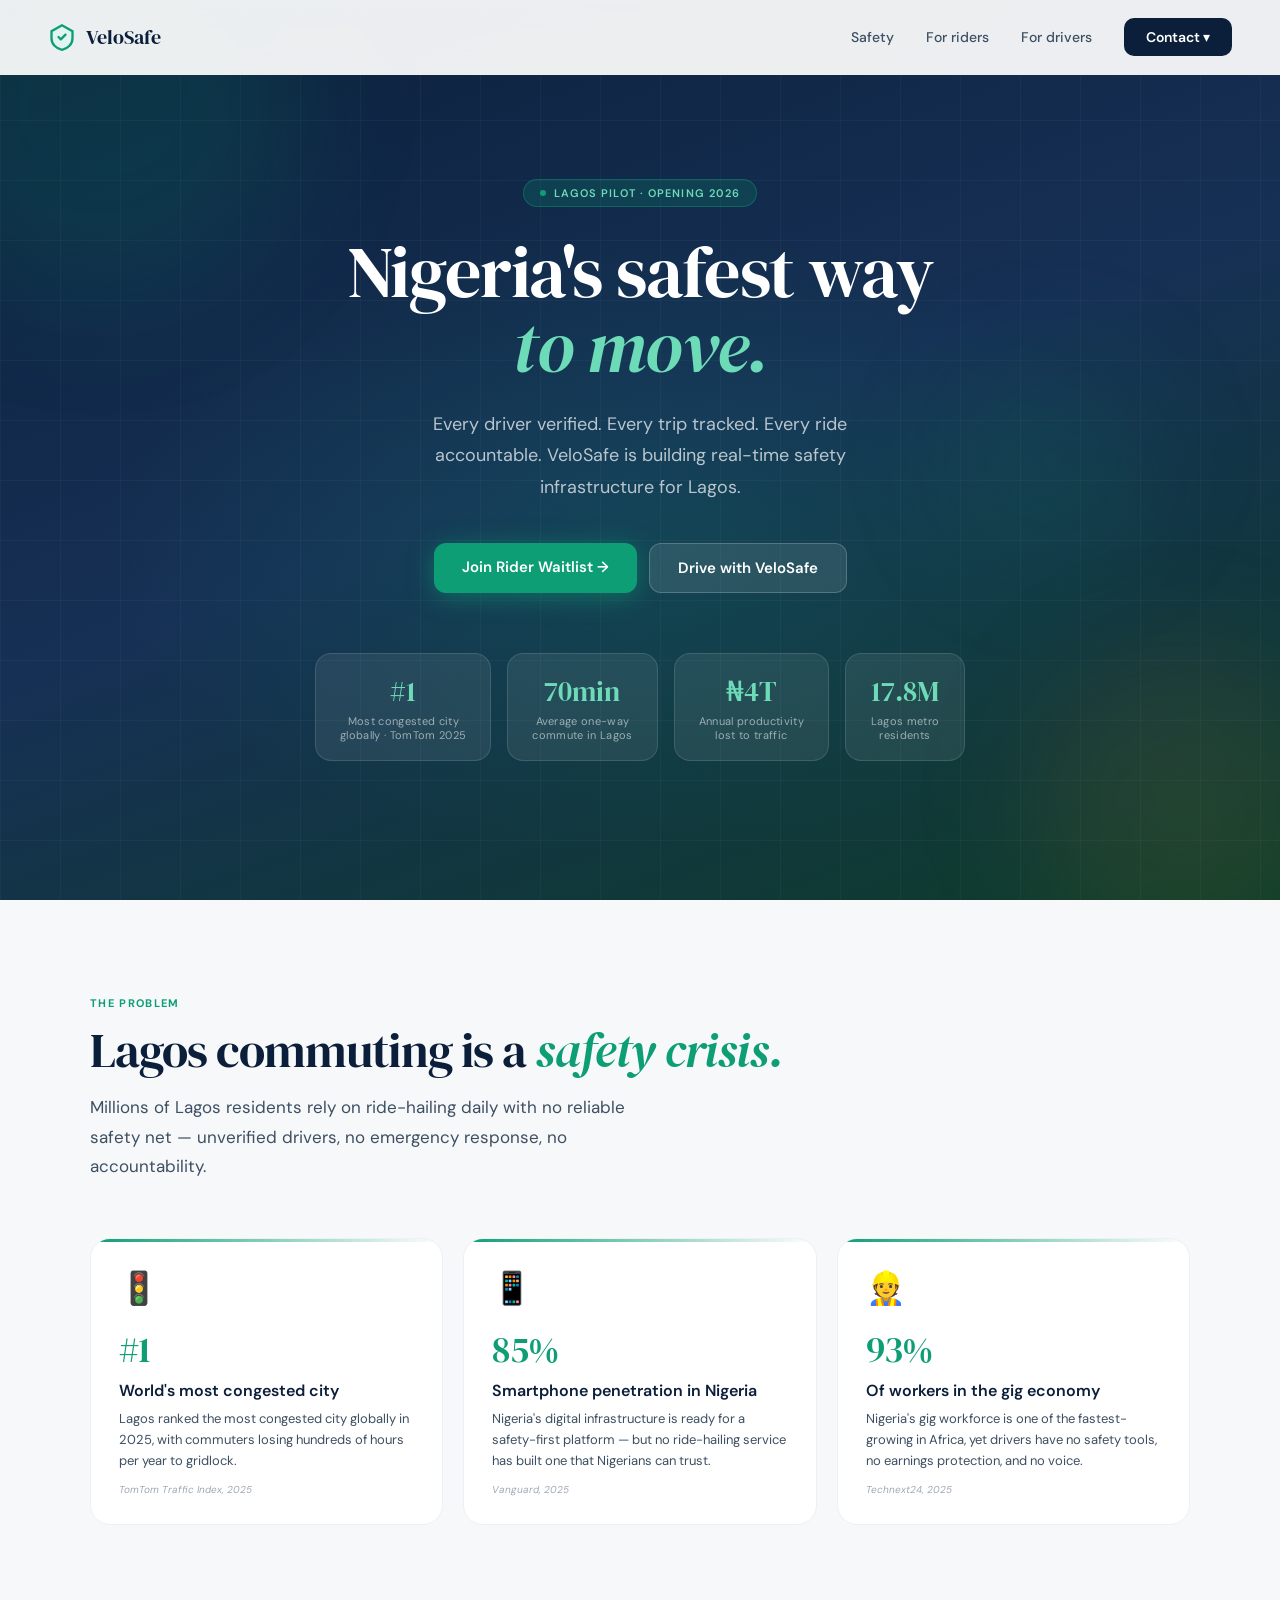
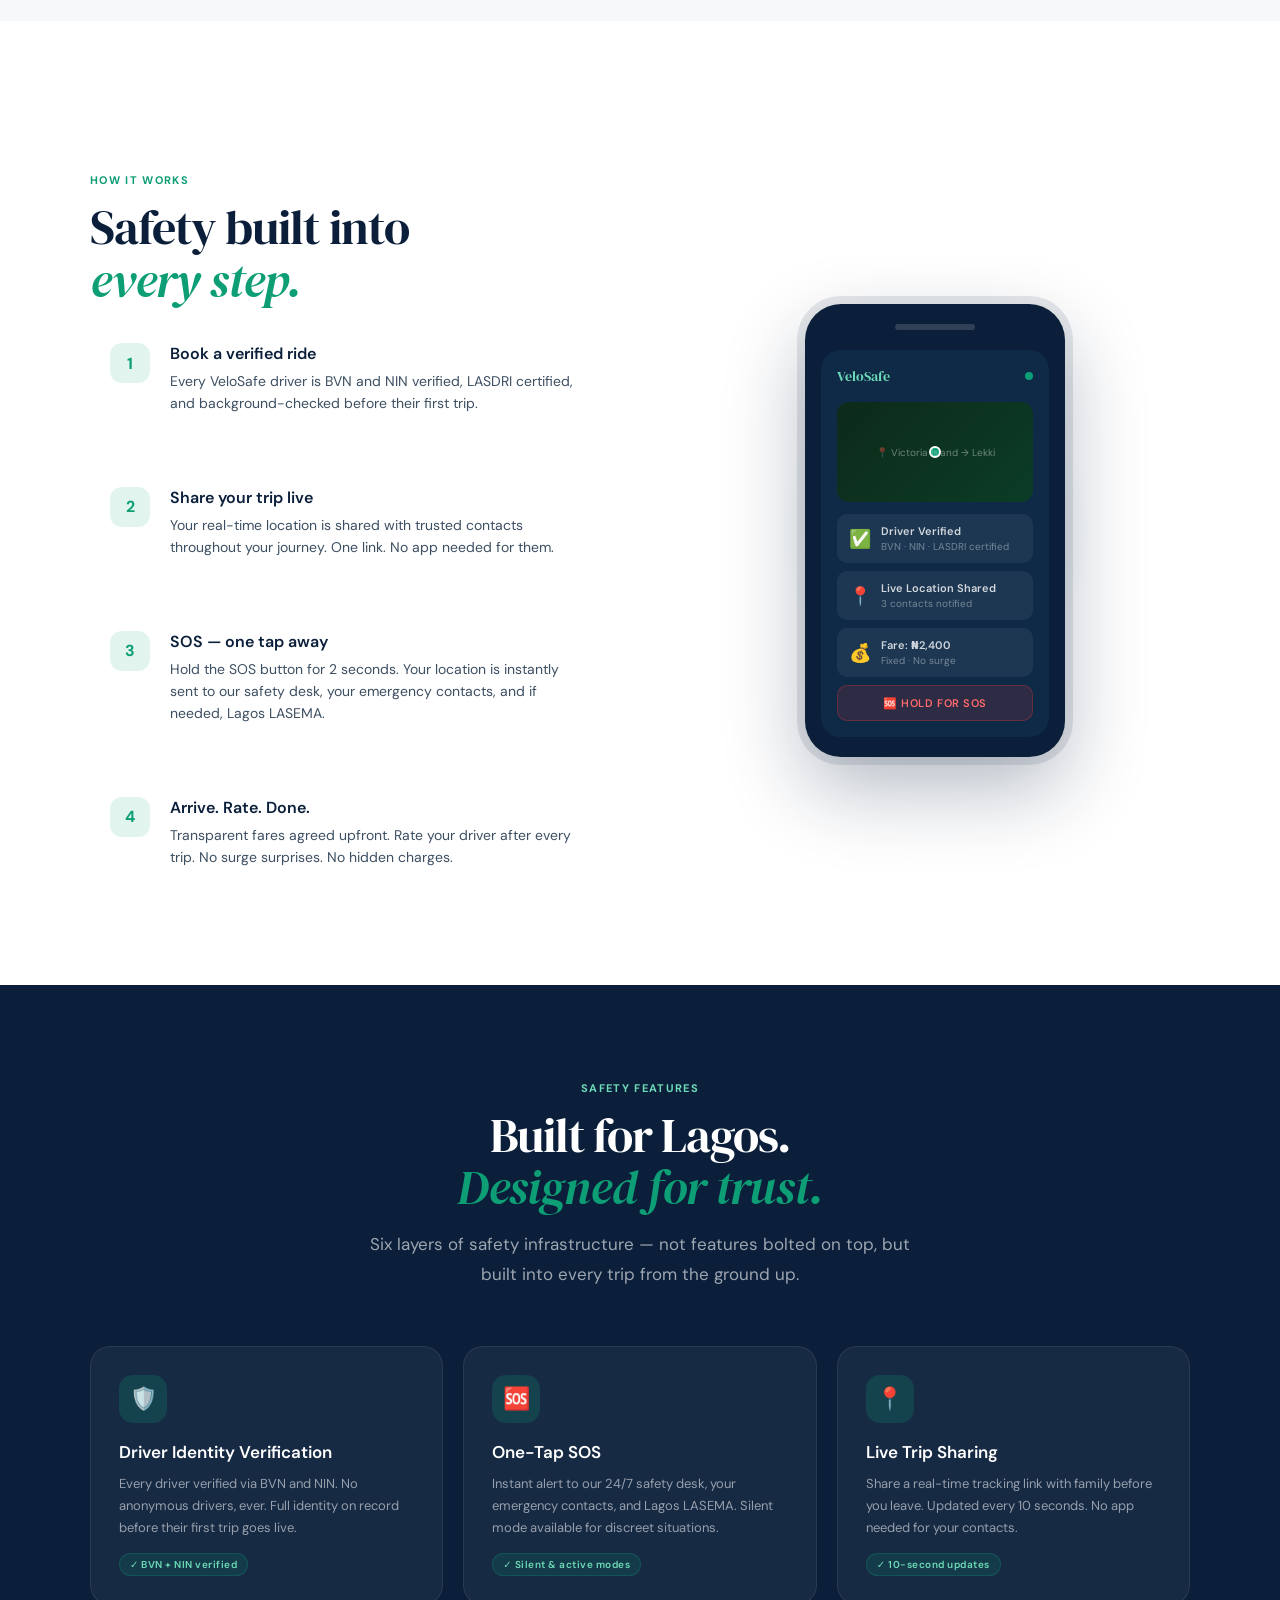
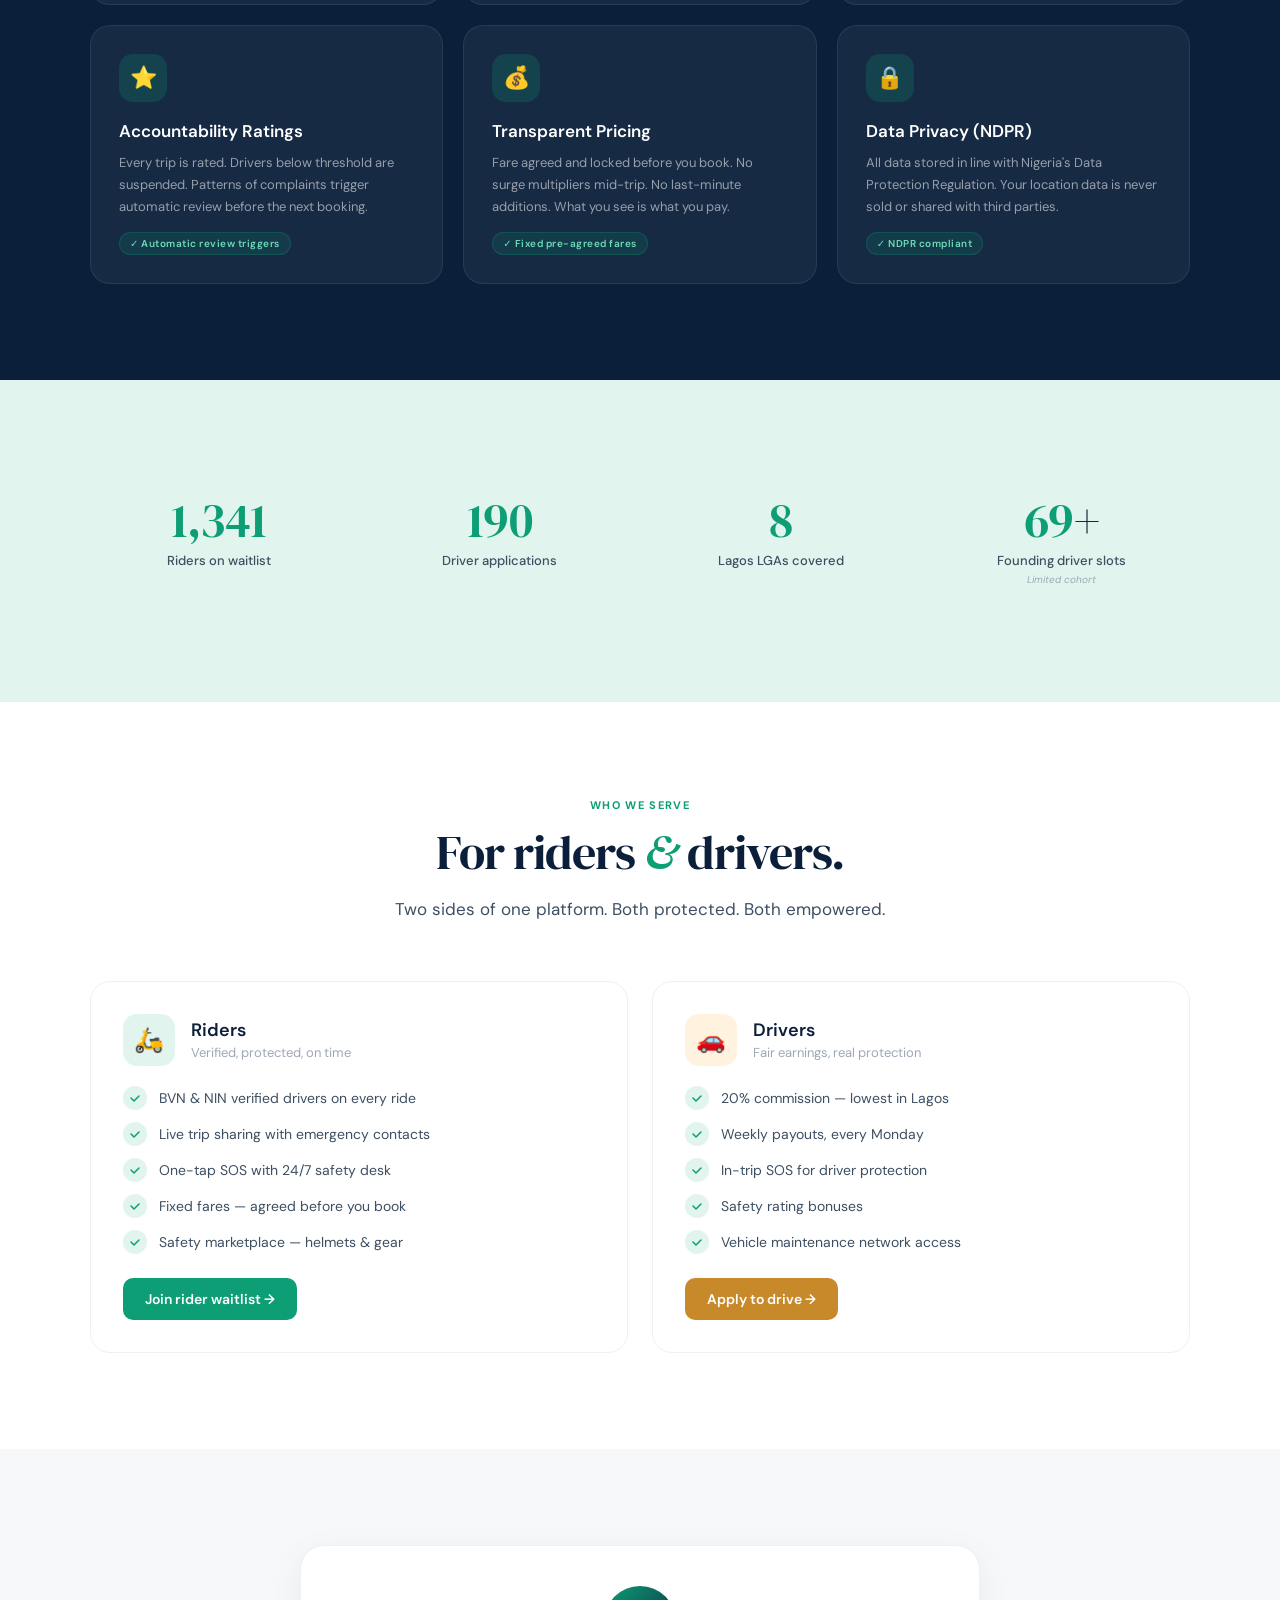
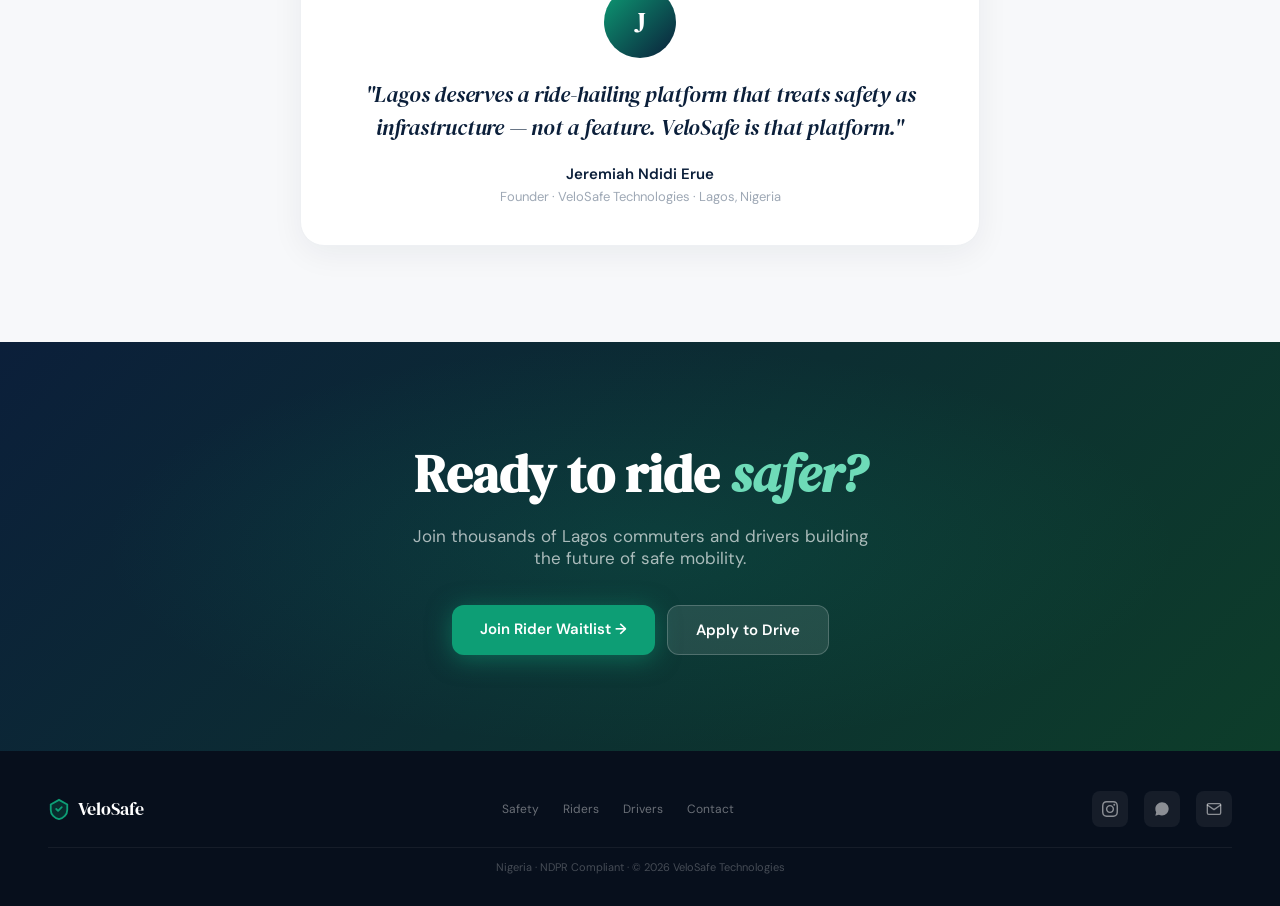
==== waitlist/index.html @ fe7197ae "Add waitlist homepage with animations; fix nav links; add NIN verification to both forms - index.htm" ====
<!DOCTYPE html>
<html lang="en">
<head>
  <meta charset="UTF-8" />
  <meta name="viewport" content="width=device-width, initial-scale=1.0" />
  <title>VeloSafe — Nigeria's Safest Way to Move</title>
  <meta name="description" content="VeloSafe is building real-time safety infrastructure for Lagos commuters. Every driver verified. Every trip tracked. Every ride accountable." />

  <meta property="og:title" content="VeloSafe — Nigeria's Safest Way to Move" />
  <meta property="og:description" content="Launching in Lagos, 2026. Join the waitlist." />
  <meta property="og:type" content="website" />

  <link rel="preconnect" href="https://fonts.googleapis.com" />
  <link rel="preconnect" href="https://fonts.gstatic.com" crossorigin />
  <link href="https://fonts.googleapis.com/css2?family=DM+Serif+Display:ital@0;1&family=DM+Sans:wght@300;400;500;600&display=swap" rel="stylesheet" />

  <link rel="icon" type="image/svg+xml" href="data:image/svg+xml,%3Csvg xmlns='http://www.w3.org/2000/svg' viewBox='0 0 24 24'%3E%3Cpath d='M12 2L3 7v6c0 5 4 9 9 10 5-1 9-5 9-10V7l-9-5z' fill='%230D9E75'/%3E%3Cpath d='M9 12l2 2 4-4' stroke='white' stroke-width='2' stroke-linecap='round' stroke-linejoin='round' fill='none'/%3E%3C/svg%3E" />

  <style>
    :root {
      --navy:       #0B1F3A;
      --navy-mid:   #163055;
      --teal:       #0D9E75;
      --teal-light: #E1F5EE;
      --gold:       #C8892A;
      --white:      #FFFFFF;
      --off-white:  #F7F8FA;
      --gray-100:   #EEF0F3;
      --gray-400:   #9EA8B5;
      --gray-700:   #3D4F62;
      --font-display: 'DM Serif Display', Georgia, serif;
      --font-sans:    'DM Sans', system-ui, sans-serif;
    }

    *, *::before, *::after { box-sizing: border-box; margin: 0; padding: 0; }
    html { scroll-behavior: smooth; }

    body {
      font-family: var(--font-sans);
      color: var(--navy);
      background: var(--white);
      -webkit-font-smoothing: antialiased;
      overflow-x: hidden;
    }

    a { color: inherit; text-decoration: none; }

    /* ── Nav ── */
    .nav {
      position: fixed;
      top: 0; left: 0; right: 0;
      z-index: 100;
      display: flex;
      justify-content: space-between;
      align-items: center;
      padding: 18px 48px;
      background: rgba(255,255,255,0.92);
      backdrop-filter: blur(12px);
      border-bottom: 1px solid transparent;
      transition: border-color 0.3s, box-shadow 0.3s;
    }

    .nav.scrolled {
      border-color: var(--gray-100);
      box-shadow: 0 2px 20px rgba(11,31,58,.06);
    }

    .nav-logo {
      display: flex;
      align-items: center;
      gap: 10px;
      font-family: var(--font-display);
      font-size: 20px;
      color: var(--navy);
    }

    .nav-links {
      display: flex;
      gap: 32px;
      align-items: center;
      font-size: 14px;
      font-weight: 500;
    }

    .nav-links a { color: var(--gray-700); transition: color 0.2s; }
    .nav-links a:hover { color: var(--navy); }

    .nav-contact {
      position: relative;
    }

    .nav-contact-btn {
      background: var(--navy);
      color: var(--white) !important;
      padding: 10px 22px;
      border-radius: 10px;
      font-weight: 600;
      font-size: 14px;
      cursor: pointer;
      border: none;
      font-family: var(--font-sans);
      transition: background 0.2s;
    }
    .nav-contact-btn:hover { background: var(--teal); }

    .contact-dropdown {
      display: none;
      position: absolute;
      top: calc(100% + 10px);
      right: 0;
      background: var(--white);
      border: 1px solid var(--gray-100);
      border-radius: 14px;
      padding: 8px;
      box-shadow: 0 12px 40px rgba(11,31,58,.12);
      min-width: 220px;
      z-index: 200;
    }

    .contact-dropdown.open { display: block; animation: fadeDown 0.15s ease; }

    @keyframes fadeDown {
      from { opacity: 0; transform: translateY(-6px); }
      to   { opacity: 1; transform: translateY(0); }
    }

    .contact-item {
      display: flex;
      align-items: center;
      gap: 12px;
      padding: 12px 14px;
      border-radius: 10px;
      font-size: 14px;
      color: var(--navy);
      transition: background 0.15s;
      cursor: pointer;
    }
    .contact-item:hover { background: var(--off-white); }

    .contact-item .c-icon {
      width: 36px;
      height: 36px;
      border-radius: 8px;
      display: flex;
      align-items: center;
      justify-content: center;
      flex-shrink: 0;
      font-size: 18px;
    }

    .contact-item .c-label { font-weight: 600; font-size: 13px; }
    .contact-item .c-sub   { font-size: 11px; color: var(--gray-400); margin-top: 1px; }

    @media (max-width: 768px) {
      .nav { padding: 16px 20px; }
      .nav-links > a { display: none; }
    }

    /* ── Hero ── */
    .hero {
      min-height: 100vh;
      background: linear-gradient(160deg, #0B1F3A 0%, #163055 50%, #0D3D2A 100%);
      display: flex;
      flex-direction: column;
      align-items: center;
      justify-content: center;
      text-align: center;
      padding: 120px 24px 80px;
      position: relative;
      overflow: hidden;
    }

    .hero::before {
      content: '';
      position: absolute;
      inset: 0;
      background: radial-gradient(ellipse 60% 50% at 50% 60%, rgba(13,158,117,.18) 0%, transparent 70%);
      pointer-events: none;
    }

    /* Animated grid lines */
    .hero-grid {
      position: absolute;
      inset: 0;
      background-image:
        linear-gradient(rgba(255,255,255,.03) 1px, transparent 1px),
        linear-gradient(90deg, rgba(255,255,255,.03) 1px, transparent 1px);
      background-size: 60px 60px;
      animation: gridMove 20s linear infinite;
      pointer-events: none;
    }

    @keyframes gridMove {
      from { transform: translateY(0); }
      to   { transform: translateY(60px); }
    }

    /* Floating orbs */
    .orb {
      position: absolute;
      border-radius: 50%;
      filter: blur(60px);
      pointer-events: none;
      animation: orbFloat 8s ease-in-out infinite;
    }

    .orb-1 {
      width: 400px; height: 400px;
      background: rgba(13,158,117,.15);
      top: -100px; left: -100px;
      animation-delay: 0s;
    }

    .orb-2 {
      width: 300px; height: 300px;
      background: rgba(200,137,42,.1);
      bottom: -50px; right: -50px;
      animation-delay: 3s;
    }

    .orb-3 {
      width: 200px; height: 200px;
      background: rgba(13,158,117,.1);
      top: 40%; right: 10%;
      animation-delay: 5s;
    }

    @keyframes orbFloat {
      0%, 100% { transform: translateY(0) scale(1); }
      50%       { transform: translateY(-30px) scale(1.05); }
    }

    .hero-eyebrow {
      display: inline-flex;
      align-items: center;
      gap: 8px;
      background: rgba(13,158,117,.2);
      border: 1px solid rgba(13,158,117,.4);
      color: #6EDBB8;
      font-size: 11px;
      font-weight: 600;
      padding: 6px 16px;
      border-radius: 100px;
      margin-bottom: 28px;
      letter-spacing: 0.1em;
      text-transform: uppercase;
      position: relative;
      animation: fadeUp 0.8s ease both;
    }

    .pulse-dot {
      width: 6px; height: 6px;
      border-radius: 50%;
      background: var(--teal);
      animation: pulseDot 2s ease-in-out infinite;
    }

    @keyframes pulseDot {
      0%, 100% { opacity: 1; transform: scale(1); }
      50%       { opacity: 0.4; transform: scale(1.6); }
    }

    .hero h1 {
      font-family: var(--font-display);
      font-size: clamp(42px, 7vw, 72px);
      font-weight: 400;
      line-height: 1.04;
      letter-spacing: -0.02em;
      color: var(--white);
      margin-bottom: 24px;
      position: relative;
      animation: fadeUp 0.8s ease 0.15s both;
    }

    .hero h1 em {
      font-style: italic;
      color: #6EDBB8;
    }

    .hero-sub {
      font-size: 18px;
      color: rgba(255,255,255,.7);
      max-width: 520px;
      line-height: 1.75;
      margin-bottom: 40px;
      position: relative;
      animation: fadeUp 0.8s ease 0.3s both;
    }

    .hero-ctas {
      display: flex;
      gap: 12px;
      flex-wrap: wrap;
      justify-content: center;
      animation: fadeUp 0.8s ease 0.45s both;
      position: relative;
    }

    .btn-primary-hero {
      background: var(--teal);
      color: var(--white);
      padding: 14px 28px;
      border-radius: 12px;
      font-size: 15px;
      font-weight: 600;
      border: none;
      cursor: pointer;
      font-family: var(--font-sans);
      transition: background 0.2s, transform 0.2s, box-shadow 0.2s;
      box-shadow: 0 4px 24px rgba(13,158,117,.5);
      text-decoration: none;
      display: inline-block;
    }
    .btn-primary-hero:hover {
      background: #0B8863;
      transform: translateY(-2px);
      box-shadow: 0 8px 32px rgba(13,158,117,.6);
    }

    .btn-secondary-hero {
      background: rgba(255,255,255,.1);
      color: var(--white);
      padding: 14px 28px;
      border-radius: 12px;
      font-size: 15px;
      font-weight: 600;
      border: 1px solid rgba(255,255,255,.2);
      cursor: pointer;
      font-family: var(--font-sans);
      transition: background 0.2s;
      text-decoration: none;
      display: inline-block;
    }
    .btn-secondary-hero:hover { background: rgba(255,255,255,.15); }

    /* Floating stat cards */
    .hero-stats {
      display: flex;
      gap: 16px;
      margin-top: 60px;
      flex-wrap: wrap;
      justify-content: center;
      position: relative;
      animation: fadeUp 0.8s ease 0.6s both;
    }

    .hero-stat {
      background: rgba(255,255,255,.08);
      border: 1px solid rgba(255,255,255,.12);
      backdrop-filter: blur(8px);
      border-radius: 16px;
      padding: 18px 24px;
      text-align: center;
      min-width: 120px;
      transition: transform 0.3s, background 0.3s;
    }
    .hero-stat:hover { transform: translateY(-4px); background: rgba(255,255,255,.12); }

    .hero-stat .sv { font-family: var(--font-display); font-size: 28px; color: #6EDBB8; }
    .hero-stat .sl { font-size: 11px; color: rgba(255,255,255,.55); margin-top: 4px; letter-spacing: 0.03em; }

    @keyframes fadeUp {
      from { opacity: 0; transform: translateY(24px); }
      to   { opacity: 1; transform: translateY(0); }
    }

    /* ── Section base ── */
    section { padding: 96px 24px; }

    .container { max-width: 1100px; margin: 0 auto; }

    .section-label {
      font-size: 11px;
      font-weight: 700;
      letter-spacing: 0.12em;
      text-transform: uppercase;
      color: var(--teal);
      margin-bottom: 14px;
    }

    .section-title {
      font-family: var(--font-display);
      font-size: clamp(32px, 4vw, 48px);
      font-weight: 400;
      line-height: 1.1;
      letter-spacing: -0.02em;
      color: var(--navy);
      margin-bottom: 16px;
    }

    .section-title em { font-style: italic; color: var(--teal); }

    .section-sub {
      font-size: 17px;
      color: var(--gray-700);
      max-width: 560px;
      line-height: 1.75;
    }

    /* Reveal animations */
    .reveal {
      opacity: 0;
      transform: translateY(32px);
      transition: opacity 0.7s ease, transform 0.7s ease;
    }
    .reveal.visible { opacity: 1; transform: translateY(0); }
    .reveal-delay-1 { transition-delay: 0.1s; }
    .reveal-delay-2 { transition-delay: 0.2s; }
    .reveal-delay-3 { transition-delay: 0.3s; }
    .reveal-delay-4 { transition-delay: 0.4s; }

    /* ── Problem section ── */
    .problem { background: var(--off-white); }

    .problem-grid {
      display: grid;
      grid-template-columns: repeat(3, 1fr);
      gap: 20px;
      margin-top: 56px;
    }

    @media (max-width: 768px) { .problem-grid { grid-template-columns: 1fr; } }

    .problem-card {
      background: var(--white);
      border: 1px solid var(--gray-100);
      border-radius: 20px;
      padding: 28px;
      position: relative;
      overflow: hidden;
      transition: transform 0.3s, box-shadow 0.3s;
    }
    .problem-card:hover { transform: translateY(-4px); box-shadow: 0 16px 48px rgba(11,31,58,.08); }

    .problem-card::before {
      content: '';
      position: absolute;
      top: 0; left: 0; right: 0;
      height: 3px;
      background: linear-gradient(90deg, var(--teal), transparent);
    }

    .problem-card .pc-icon { font-size: 32px; margin-bottom: 16px; }
    .problem-card .pc-stat {
      font-family: var(--font-display);
      font-size: 36px;
      color: var(--navy);
      margin-bottom: 6px;
      letter-spacing: -0.02em;
    }
    .problem-card .pc-stat span { color: var(--teal); }
    .problem-card h3 { font-size: 16px; font-weight: 600; margin-bottom: 8px; }
    .problem-card p  { font-size: 13px; color: var(--gray-700); line-height: 1.6; }
    .problem-card .pc-source { font-size: 10px; color: var(--gray-400); margin-top: 12px; font-style: italic; }

    /* ── How it works ── */
    .how { background: var(--white); }

    .how-grid {
      display: grid;
      grid-template-columns: 1fr 1fr;
      gap: 80px;
      align-items: center;
      margin-top: 56px;
    }

    @media (max-width: 768px) { .how-grid { grid-template-columns: 1fr; gap: 40px; } }

    .steps { display: flex; flex-direction: column; gap: 32px; }

    .step {
      display: flex;
      gap: 20px;
      align-items: flex-start;
      padding: 20px;
      border-radius: 16px;
      transition: background 0.2s;
      cursor: default;
    }
    .step:hover { background: var(--off-white); }

    .step-num {
      width: 40px; height: 40px;
      border-radius: 12px;
      background: var(--teal-light);
      color: var(--teal);
      font-weight: 700;
      font-size: 16px;
      display: flex;
      align-items: center;
      justify-content: center;
      flex-shrink: 0;
      transition: background 0.2s, color 0.2s;
    }
    .step:hover .step-num { background: var(--teal); color: var(--white); }

    .step h3 { font-size: 16px; font-weight: 600; margin-bottom: 6px; }
    .step p  { font-size: 14px; color: var(--gray-700); line-height: 1.6; }

    /* Phone mockup */
    .phone-wrap {
      display: flex;
      justify-content: center;
      align-items: center;
      position: relative;
    }

    .phone {
      width: 260px;
      background: var(--navy);
      border-radius: 36px;
      padding: 20px 16px;
      box-shadow: 0 32px 80px rgba(11,31,58,.3), 0 0 0 8px rgba(11,31,58,.1);
      position: relative;
      animation: phoneFloat 4s ease-in-out infinite;
    }

    @keyframes phoneFloat {
      0%, 100% { transform: translateY(0); }
      50%       { transform: translateY(-12px); }
    }

    .phone-notch {
      width: 80px; height: 6px;
      background: rgba(255,255,255,.15);
      border-radius: 3px;
      margin: 0 auto 20px;
    }

    .phone-screen { background: #0f2a47; border-radius: 20px; padding: 16px; }
    .phone-header { display: flex; justify-content: space-between; align-items: center; margin-bottom: 16px; }
    .phone-brand  { color: #6EDBB8; font-family: var(--font-display); font-size: 14px; }
    .phone-status { width: 8px; height: 8px; background: var(--teal); border-radius: 50%; animation: pulseDot 2s infinite; }

    .phone-map {
      height: 100px;
      background: linear-gradient(135deg, #0D2A1A, #0B3D26);
      border-radius: 12px;
      margin-bottom: 12px;
      position: relative;
      overflow: hidden;
      display: flex;
      align-items: center;
      justify-content: center;
      font-size: 10px;
      color: rgba(255,255,255,.4);
    }

    .map-pin {
      position: absolute;
      width: 12px; height: 12px;
      background: var(--teal);
      border-radius: 50%;
      border: 2px solid white;
      animation: mapPulse 2s ease-in-out infinite;
    }

    @keyframes mapPulse {
      0%, 100% { box-shadow: 0 0 0 0 rgba(13,158,117,.4); }
      50%       { box-shadow: 0 0 0 10px rgba(13,158,117,0); }
    }

    .phone-card {
      background: rgba(255,255,255,.06);
      border-radius: 10px;
      padding: 10px 12px;
      margin-bottom: 8px;
      display: flex;
      align-items: center;
      gap: 10px;
    }
    .phone-card-icon { font-size: 18px; }
    .phone-card-text .pt { font-size: 11px; color: rgba(255,255,255,.8); font-weight: 600; }
    .phone-card-text .ps { font-size: 10px; color: rgba(255,255,255,.4); margin-top: 2px; }

    .sos-mini {
      background: rgba(229,57,53,.15);
      border: 1px solid rgba(229,57,53,.3);
      border-radius: 10px;
      padding: 10px;
      text-align: center;
      font-size: 11px;
      color: #ff6b6b;
      font-weight: 600;
      letter-spacing: 0.05em;
    }

    /* Glow ring around phone */
    .phone-glow {
      position: absolute;
      width: 320px; height: 320px;
      border-radius: 50%;
      background: radial-gradient(circle, rgba(13,158,117,.12) 0%, transparent 70%);
      top: 50%; left: 50%;
      transform: translate(-50%, -50%);
      pointer-events: none;
    }

    /* ── Safety section ── */
    #safety { background: var(--navy); }

    .safety-grid {
      display: grid;
      grid-template-columns: repeat(3, 1fr);
      gap: 20px;
      margin-top: 56px;
    }

    @media (max-width: 768px) { .safety-grid { grid-template-columns: 1fr; } }

    .safety-card {
      background: rgba(255,255,255,.05);
      border: 1px solid rgba(255,255,255,.08);
      border-radius: 20px;
      padding: 28px;
      transition: background 0.3s, transform 0.3s;
    }
    .safety-card:hover { background: rgba(255,255,255,.09); transform: translateY(-4px); }

    .safety-card .sc-icon {
      width: 48px; height: 48px;
      background: rgba(13,158,117,.2);
      border-radius: 14px;
      display: flex;
      align-items: center;
      justify-content: center;
      font-size: 22px;
      margin-bottom: 18px;
    }

    .safety-card h3 { font-size: 17px; font-weight: 600; color: var(--white); margin-bottom: 10px; }
    .safety-card p  { font-size: 13px; color: rgba(255,255,255,.55); line-height: 1.7; }

    .safety-badge {
      display: inline-flex;
      align-items: center;
      gap: 6px;
      background: rgba(13,158,117,.15);
      border: 1px solid rgba(13,158,117,.25);
      color: #6EDBB8;
      font-size: 10px;
      font-weight: 600;
      padding: 4px 10px;
      border-radius: 100px;
      margin-top: 14px;
      letter-spacing: 0.05em;
    }

    /* ── Stats counter ── */
    .stats-section { background: var(--teal-light); }

    .stats-row {
      display: grid;
      grid-template-columns: repeat(4, 1fr);
      gap: 24px;
      text-align: center;
    }

    @media (max-width: 768px) { .stats-row { grid-template-columns: repeat(2, 1fr); } }

    .stat-block { padding: 20px; }
    .stat-block .sb-val {
      font-family: var(--font-display);
      font-size: 48px;
      color: var(--navy);
      letter-spacing: -0.02em;
      line-height: 1;
    }
    .stat-block .sb-val span { color: var(--teal); }
    .stat-block .sb-lbl { font-size: 13px; color: var(--gray-700); margin-top: 8px; font-weight: 500; }
    .stat-block .sb-src { font-size: 10px; color: var(--gray-400); margin-top: 4px; font-style: italic; }

    /* ── Verified section ── */
    .verified { background: var(--white); }

    .verified-grid {
      display: grid;
      grid-template-columns: 1fr 1fr;
      gap: 24px;
      margin-top: 56px;
    }

    @media (max-width: 768px) { .verified-grid { grid-template-columns: 1fr; } }

    .verified-card {
      border: 1px solid var(--gray-100);
      border-radius: 20px;
      padding: 32px;
      transition: box-shadow 0.3s;
    }
    .verified-card:hover { box-shadow: 0 12px 40px rgba(11,31,58,.06); }

    .vc-header { display: flex; align-items: center; gap: 16px; margin-bottom: 20px; }
    .vc-avatar {
      width: 52px; height: 52px;
      border-radius: 14px;
      display: flex; align-items: center; justify-content: center;
      font-size: 24px;
    }
    .vc-avatar.rider  { background: var(--teal-light); }
    .vc-avatar.driver { background: #FFF3E0; }

    .vc-header h3 { font-size: 18px; font-weight: 600; }
    .vc-header p  { font-size: 13px; color: var(--gray-400); margin-top: 2px; }

    .vc-checks { display: flex; flex-direction: column; gap: 12px; }

    .vc-check {
      display: flex;
      align-items: center;
      gap: 12px;
      font-size: 14px;
      color: var(--gray-700);
    }

    .vc-check-icon {
      width: 24px; height: 24px;
      border-radius: 50%;
      background: var(--teal-light);
      display: flex;
      align-items: center;
      justify-content: center;
      flex-shrink: 0;
    }

    .vc-check-icon svg { width: 12px; height: 12px; }

    .vc-cta {
      display: inline-flex;
      align-items: center;
      gap: 8px;
      margin-top: 24px;
      background: var(--teal);
      color: var(--white);
      padding: 12px 22px;
      border-radius: 10px;
      font-size: 14px;
      font-weight: 600;
      text-decoration: none;
      transition: background 0.2s, transform 0.2s;
    }
    .vc-cta:hover { background: #0B8863; transform: translateY(-1px); }
    .vc-cta.gold { background: var(--gold); }
    .vc-cta.gold:hover { background: #B07820; }

    /* ── Founder ── */
    .founder { background: var(--off-white); }

    .founder-card {
      max-width: 680px;
      margin: 0 auto;
      background: var(--white);
      border: 1px solid var(--gray-100);
      border-radius: 24px;
      padding: 40px;
      text-align: center;
      box-shadow: 0 8px 32px rgba(11,31,58,.06);
    }

    .founder-avatar {
      width: 72px; height: 72px;
      border-radius: 50%;
      background: linear-gradient(135deg, var(--teal), var(--navy));
      display: flex;
      align-items: center;
      justify-content: center;
      color: var(--white);
      font-family: var(--font-display);
      font-size: 28px;
      margin: 0 auto 20px;
    }

    .founder-card blockquote {
      font-family: var(--font-display);
      font-size: 22px;
      font-style: italic;
      color: var(--navy);
      line-height: 1.5;
      margin-bottom: 20px;
      letter-spacing: -0.01em;
    }

    .founder-card .f-name { font-size: 15px; font-weight: 600; color: var(--navy); }
    .founder-card .f-role { font-size: 13px; color: var(--gray-400); margin-top: 4px; }

    /* ── CTA ── */
    .cta-section {
      background: linear-gradient(135deg, var(--navy) 0%, #0D3D2A 100%);
      text-align: center;
      position: relative;
      overflow: hidden;
    }

    .cta-section::before {
      content: '';
      position: absolute;
      inset: 0;
      background: radial-gradient(ellipse 60% 70% at 50% 50%, rgba(13,158,117,.15) 0%, transparent 70%);
    }

    .cta-section h2 {
      font-family: var(--font-display);
      font-size: clamp(32px, 5vw, 52px);
      color: var(--white);
      margin-bottom: 16px;
      position: relative;
    }
    .cta-section h2 em { font-style: italic; color: #6EDBB8; }

    .cta-section p {
      font-size: 17px;
      color: rgba(255,255,255,.65);
      margin-bottom: 36px;
      max-width: 480px;
      margin-left: auto;
      margin-right: auto;
      position: relative;
    }

    .cta-btns {
      display: flex;
      gap: 12px;
      justify-content: center;
      flex-wrap: wrap;
      position: relative;
    }

    /* ── Footer ── */
    footer {
      background: #070F1C;
      color: rgba(255,255,255,.4);
      padding: 40px 48px 32px;
      display: flex;
      justify-content: space-between;
      align-items: center;
      flex-wrap: wrap;
      gap: 20px;
      font-size: 12px;
    }

    .footer-logo {
      font-family: var(--font-display);
      font-size: 18px;
      color: var(--white);
      display: flex;
      align-items: center;
      gap: 8px;
    }

    .footer-links { display: flex; gap: 24px; }
    .footer-links a { color: rgba(255,255,255,.4); transition: color 0.2s; }
    .footer-links a:hover { color: var(--white); }

    .footer-social { display: flex; gap: 16px; }
    .footer-social a {
      width: 36px; height: 36px;
      border-radius: 8px;
      background: rgba(255,255,255,.06);
      display: flex; align-items: center; justify-content: center;
      color: rgba(255,255,255,.5);
      transition: background 0.2s, color 0.2s;
      font-size: 16px;
    }
    .footer-social a:hover { background: var(--teal); color: var(--white); }

    @media (max-width: 600px) {
      footer { flex-direction: column; text-align: center; padding: 32px 20px; }
    }
  </style>
</head>
<body>

  <!-- ── Nav ── -->
  <nav class="nav" id="main-nav">
    <a href="index.html" class="nav-logo">
      <svg width="28" height="28" viewBox="0 0 24 24" fill="none">
        <path d="M12 2L3 7v6c0 5 4 9 9 10 5-1 9-5 9-10V7l-9-5z" stroke="#0D9E75" stroke-width="2" fill="#E1F5EE"/>
        <path d="M9 12l2 2 4-4" stroke="#0D9E75" stroke-width="2" stroke-linecap="round" stroke-linejoin="round"/>
      </svg>
      VeloSafe
    </a>

    <div class="nav-links">
      <a href="#safety">Safety</a>
      <a href="riders.html">For riders</a>
      <a href="drivers.html">For drivers</a>

      <div class="nav-contact">
        <button class="nav-contact-btn" id="contact-toggle">Contact ▾</button>
        <div class="contact-dropdown" id="contact-dropdown">
          <a href="mailto:velosafetechnologies@gmail.com" class="contact-item">
            <div class="c-icon" style="background:#EEF0F3;">✉️</div>
            <div>
              <div class="c-label">Email us</div>
              <div class="c-sub">velosafetechnologies@gmail.com</div>
            </div>
          </a>
          <a href="https://chat.whatsapp.com/CMh0SfdcGe3As34EkD0he3" target="_blank" rel="noopener" class="contact-item">
            <div class="c-icon" style="background:#E8F8EE;">
              <svg width="18" height="18" viewBox="0 0 24 24" fill="#25D366"><path d="M17.5 14.4c-.3-.1-1.8-.9-2-1s-.5-.2-.7.1c-.2.3-.8 1-1 1.2-.2.2-.4.2-.6.1-1.1-.5-2-1-2.9-2.5-.2-.4.2-.4.6-1.2.1-.2 0-.3 0-.4 0-.1-.6-1.5-.8-2-.2-.5-.5-.4-.7-.5h-.5c-.2 0-.5.1-.7.3-.2.3-.9.9-.9 2.2 0 1.3.9 2.5 1.1 2.7.1.2 1.8 2.8 4.4 3.9 1.6.7 2.3.8 3.1.6.5-.1 1.5-.6 1.7-1.2.2-.6.2-1.1.2-1.2-.1-.1-.2-.2-.3-.3zM12 2C6.5 2 2 6.5 2 12c0 1.8.5 3.4 1.3 4.9L2 22l5.3-1.4c1.4.8 3 1.2 4.7 1.2 5.5 0 10-4.5 10-10S17.5 2 12 2z"/></svg>
            </div>
            <div>
              <div class="c-label">WhatsApp</div>
              <div class="c-sub">Join our community</div>
            </div>
          </a>
          <a href="https://www.instagram.com/velosafetechnologies?igsh=aG00ZW12cHdyd3Fj&utm_source=qr" target="_blank" rel="noopener" class="contact-item">
            <div class="c-icon" style="background:#FFF0F3;">📸</div>
            <div>
              <div class="c-label">Instagram</div>
              <div class="c-sub">@velosafetechnologies</div>
            </div>
          </a>
        </div>
      </div>
    </div>
  </nav>

  <!-- ── Hero ── -->
  <section class="hero">
    <div class="hero-grid"></div>
    <div class="orb orb-1"></div>
    <div class="orb orb-2"></div>
    <div class="orb orb-3"></div>

    <div class="hero-eyebrow">
      <span class="pulse-dot"></span>
      Lagos Pilot · Opening 2026
    </div>

    <h1>Nigeria's safest way<br/><em>to move.</em></h1>

    <p class="hero-sub">
      Every driver verified. Every trip tracked. Every ride accountable. VeloSafe is building real-time safety infrastructure for Lagos.
    </p>

    <div class="hero-ctas">
      <a href="riders.html" class="btn-primary-hero">Join Rider Waitlist →</a>
      <a href="drivers.html" class="btn-secondary-hero">Drive with VeloSafe</a>
    </div>

    <div class="hero-stats">
      <div class="hero-stat">
        <div class="sv">#1</div>
        <div class="sl">Most congested city<br/>globally · TomTom 2025</div>
      </div>
      <div class="hero-stat">
        <div class="sv">70min</div>
        <div class="sl">Average one-way<br/>commute in Lagos</div>
      </div>
      <div class="hero-stat">
        <div class="sv">₦4T</div>
        <div class="sl">Annual productivity<br/>lost to traffic</div>
      </div>
      <div class="hero-stat">
        <div class="sv">17.8M</div>
        <div class="sl">Lagos metro<br/>residents</div>
      </div>
    </div>
  </section>

  <!-- ── Problem ── -->
  <section class="problem">
    <div class="container">
      <div class="reveal">
        <div class="section-label">The Problem</div>
        <h2 class="section-title">Lagos commuting is a <em>safety crisis.</em></h2>
        <p class="section-sub">Millions of Lagos residents rely on ride-hailing daily with no reliable safety net — unverified drivers, no emergency response, no accountability.</p>
      </div>

      <div class="problem-grid">
        <div class="problem-card reveal reveal-delay-1">
          <div class="pc-icon">🚦</div>
          <div class="pc-stat"><span>#1</span></div>
          <h3>World's most congested city</h3>
          <p>Lagos ranked the most congested city globally in 2025, with commuters losing hundreds of hours per year to gridlock.</p>
          <div class="pc-source">TomTom Traffic Index, 2025</div>
        </div>
        <div class="problem-card reveal reveal-delay-2">
          <div class="pc-icon">📱</div>
          <div class="pc-stat"><span>85%</span></div>
          <h3>Smartphone penetration in Nigeria</h3>
          <p>Nigeria's digital infrastructure is ready for a safety-first platform — but no ride-hailing service has built one that Nigerians can trust.</p>
          <div class="pc-source">Vanguard, 2025</div>
        </div>
        <div class="problem-card reveal reveal-delay-3">
          <div class="pc-icon">👷</div>
          <div class="pc-stat"><span>93%</span></div>
          <h3>Of workers in the gig economy</h3>
          <p>Nigeria's gig workforce is one of the fastest-growing in Africa, yet drivers have no safety tools, no earnings protection, and no voice.</p>
          <div class="pc-source">Technext24, 2025</div>
        </div>
      </div>
    </div>
  </section>

  <!-- ── How it works ── -->
  <section class="how">
    <div class="container">
      <div class="how-grid">
        <div>
          <div class="reveal">
            <div class="section-label">How It Works</div>
            <h2 class="section-title">Safety built into<br/><em>every step.</em></h2>
          </div>
          <div class="steps">
            <div class="step reveal reveal-delay-1">
              <div class="step-num">1</div>
              <div>
                <h3>Book a verified ride</h3>
                <p>Every VeloSafe driver is BVN and NIN verified, LASDRI certified, and background-checked before their first trip.</p>
              </div>
            </div>
            <div class="step reveal reveal-delay-2">
              <div class="step-num">2</div>
              <div>
                <h3>Share your trip live</h3>
                <p>Your real-time location is shared with trusted contacts throughout your journey. One link. No app needed for them.</p>
              </div>
            </div>
            <div class="step reveal reveal-delay-3">
              <div class="step-num">3</div>
              <div>
                <h3>SOS — one tap away</h3>
                <p>Hold the SOS button for 2 seconds. Your location is instantly sent to our safety desk, your emergency contacts, and if needed, Lagos LASEMA.</p>
              </div>
            </div>
            <div class="step reveal reveal-delay-4">
              <div class="step-num">4</div>
              <div>
                <h3>Arrive. Rate. Done.</h3>
                <p>Transparent fares agreed upfront. Rate your driver after every trip. No surge surprises. No hidden charges.</p>
              </div>
            </div>
          </div>
        </div>

        <!-- Phone mockup -->
        <div class="phone-wrap reveal">
          <div class="phone-glow"></div>
          <div class="phone">
            <div class="phone-notch"></div>
            <div class="phone-screen">
              <div class="phone-header">
                <span class="phone-brand">VeloSafe</span>
                <span class="phone-status"></span>
              </div>
              <div class="phone-map">
                <div class="map-pin"></div>
                <span style="position:relative;z-index:1;">📍 Victoria Island → Lekki</span>
              </div>
              <div class="phone-card">
                <div class="phone-card-icon">✅</div>
                <div class="phone-card-text">
                  <div class="pt">Driver Verified</div>
                  <div class="ps">BVN · NIN · LASDRI certified</div>
                </div>
              </div>
              <div class="phone-card">
                <div class="phone-card-icon">📍</div>
                <div class="phone-card-text">
                  <div class="pt">Live Location Shared</div>
                  <div class="ps">3 contacts notified</div>
                </div>
              </div>
              <div class="phone-card">
                <div class="phone-card-icon">💰</div>
                <div class="phone-card-text">
                  <div class="pt">Fare: ₦2,400</div>
                  <div class="ps">Fixed · No surge</div>
                </div>
              </div>
              <div class="sos-mini">🆘 HOLD FOR SOS</div>
            </div>
          </div>
        </div>
      </div>
    </div>
  </section>

  <!-- ── Safety ── -->
  <section id="safety">
    <div class="container">
      <div class="reveal" style="text-align:center;margin-bottom:0;">
        <div class="section-label" style="color:#6EDBB8;">Safety Features</div>
        <h2 class="section-title" style="color:var(--white);">Built for Lagos.<br/><em>Designed for trust.</em></h2>
        <p class="section-sub" style="color:rgba(255,255,255,.6);margin:0 auto;">Six layers of safety infrastructure — not features bolted on top, but built into every trip from the ground up.</p>
      </div>

      <div class="safety-grid" style="margin-top:56px;">
        <div class="safety-card reveal reveal-delay-1">
          <div class="sc-icon">🛡️</div>
          <h3>Driver Identity Verification</h3>
          <p>Every driver verified via BVN and NIN. No anonymous drivers, ever. Full identity on record before their first trip goes live.</p>
          <div class="safety-badge">✓ BVN + NIN verified</div>
        </div>
        <div class="safety-card reveal reveal-delay-2">
          <div class="sc-icon">🆘</div>
          <h3>One-Tap SOS</h3>
          <p>Instant alert to our 24/7 safety desk, your emergency contacts, and Lagos LASEMA. Silent mode available for discreet situations.</p>
          <div class="safety-badge">✓ Silent &amp; active modes</div>
        </div>
        <div class="safety-card reveal reveal-delay-3">
          <div class="sc-icon">📍</div>
          <h3>Live Trip Sharing</h3>
          <p>Share a real-time tracking link with family before you leave. Updated every 10 seconds. No app needed for your contacts.</p>
          <div class="safety-badge">✓ 10-second updates</div>
        </div>
        <div class="safety-card reveal reveal-delay-1">
          <div class="sc-icon">⭐</div>
          <h3>Accountability Ratings</h3>
          <p>Every trip is rated. Drivers below threshold are suspended. Patterns of complaints trigger automatic review before the next booking.</p>
          <div class="safety-badge">✓ Automatic review triggers</div>
        </div>
        <div class="safety-card reveal reveal-delay-2">
          <div class="sc-icon">💰</div>
          <h3>Transparent Pricing</h3>
          <p>Fare agreed and locked before you book. No surge multipliers mid-trip. No last-minute additions. What you see is what you pay.</p>
          <div class="safety-badge">✓ Fixed pre-agreed fares</div>
        </div>
        <div class="safety-card reveal reveal-delay-3">
          <div class="sc-icon">🔒</div>
          <h3>Data Privacy (NDPR)</h3>
          <p>All data stored in line with Nigeria's Data Protection Regulation. Your location data is never sold or shared with third parties.</p>
          <div class="safety-badge">✓ NDPR compliant</div>
        </div>
      </div>
    </div>
  </section>

  <!-- ── Stats ── -->
  <section class="stats-section">
    <div class="container">
      <div class="stats-row">
        <div class="stat-block reveal">
          <div class="sb-val"><span class="counter" data-target="2847">0</span></div>
          <div class="sb-lbl">Riders on waitlist</div>
        </div>
        <div class="stat-block reveal reveal-delay-1">
          <div class="sb-val"><span class="counter" data-target="412">0</span></div>
          <div class="sb-lbl">Driver applications</div>
        </div>
        <div class="stat-block reveal reveal-delay-2">
          <div class="sb-val"><span class="counter" data-target="18">0</span></div>
          <div class="sb-lbl">Lagos LGAs covered</div>
        </div>
        <div class="stat-block reveal reveal-delay-3">
          <div class="sb-val"><span class="counter" data-target="150">0</span>+</div>
          <div class="sb-lbl">Founding driver slots</div>
          <div class="sb-src">Limited cohort</div>
        </div>
      </div>
    </div>
  </section>

  <!-- ── Verified ── -->
  <section class="verified">
    <div class="container">
      <div class="reveal" style="text-align:center;">
        <div class="section-label">Who We Serve</div>
        <h2 class="section-title">For riders <em>&amp;</em> drivers.</h2>
        <p class="section-sub" style="margin:0 auto;">Two sides of one platform. Both protected. Both empowered.</p>
      </div>

      <div class="verified-grid" style="margin-top:56px;">
        <div class="verified-card reveal">
          <div class="vc-header">
            <div class="vc-avatar rider">🛵</div>
            <div>
              <h3>Riders</h3>
              <p>Verified, protected, on time</p>
            </div>
          </div>
          <div class="vc-checks">
            <div class="vc-check">
              <div class="vc-check-icon"><svg viewBox="0 0 12 12" fill="none"><path d="M2 6l3 3 5-5" stroke="#0D9E75" stroke-width="1.5" stroke-linecap="round" stroke-linejoin="round"/></svg></div>
              BVN &amp; NIN verified drivers on every ride
            </div>
            <div class="vc-check">
              <div class="vc-check-icon"><svg viewBox="0 0 12 12" fill="none"><path d="M2 6l3 3 5-5" stroke="#0D9E75" stroke-width="1.5" stroke-linecap="round" stroke-linejoin="round"/></svg></div>
              Live trip sharing with emergency contacts
            </div>
            <div class="vc-check">
              <div class="vc-check-icon"><svg viewBox="0 0 12 12" fill="none"><path d="M2 6l3 3 5-5" stroke="#0D9E75" stroke-width="1.5" stroke-linecap="round" stroke-linejoin="round"/></svg></div>
              One-tap SOS with 24/7 safety desk
            </div>
            <div class="vc-check">
              <div class="vc-check-icon"><svg viewBox="0 0 12 12" fill="none"><path d="M2 6l3 3 5-5" stroke="#0D9E75" stroke-width="1.5" stroke-linecap="round" stroke-linejoin="round"/></svg></div>
              Fixed fares — agreed before you book
            </div>
            <div class="vc-check">
              <div class="vc-check-icon"><svg viewBox="0 0 12 12" fill="none"><path d="M2 6l3 3 5-5" stroke="#0D9E75" stroke-width="1.5" stroke-linecap="round" stroke-linejoin="round"/></svg></div>
              Safety marketplace — helmets &amp; gear
            </div>
          </div>
          <a href="riders.html" class="vc-cta">Join rider waitlist →</a>
        </div>

        <div class="verified-card reveal reveal-delay-2">
          <div class="vc-header">
            <div class="vc-avatar driver">🚗</div>
            <div>
              <h3>Drivers</h3>
              <p>Fair earnings, real protection</p>
            </div>
          </div>
          <div class="vc-checks">
            <div class="vc-check">
              <div class="vc-check-icon"><svg viewBox="0 0 12 12" fill="none"><path d="M2 6l3 3 5-5" stroke="#0D9E75" stroke-width="1.5" stroke-linecap="round" stroke-linejoin="round"/></svg></div>
              20% commission — lowest in Lagos
            </div>
            <div class="vc-check">
              <div class="vc-check-icon"><svg viewBox="0 0 12 12" fill="none"><path d="M2 6l3 3 5-5" stroke="#0D9E75" stroke-width="1.5" stroke-linecap="round" stroke-linejoin="round"/></svg></div>
              Weekly payouts, every Monday
            </div>
            <div class="vc-check">
              <div class="vc-check-icon"><svg viewBox="0 0 12 12" fill="none"><path d="M2 6l3 3 5-5" stroke="#0D9E75" stroke-width="1.5" stroke-linecap="round" stroke-linejoin="round"/></svg></div>
              In-trip SOS for driver protection
            </div>
            <div class="vc-check">
              <div class="vc-check-icon"><svg viewBox="0 0 12 12" fill="none"><path d="M2 6l3 3 5-5" stroke="#0D9E75" stroke-width="1.5" stroke-linecap="round" stroke-linejoin="round"/></svg></div>
              Safety rating bonuses
            </div>
            <div class="vc-check">
              <div class="vc-check-icon"><svg viewBox="0 0 12 12" fill="none"><path d="M2 6l3 3 5-5" stroke="#0D9E75" stroke-width="1.5" stroke-linecap="round" stroke-linejoin="round"/></svg></div>
              Vehicle maintenance network access
            </div>
          </div>
          <a href="drivers.html" class="vc-cta gold">Apply to drive →</a>
        </div>
      </div>
    </div>
  </section>

  <!-- ── Founder ── -->
  <section class="founder">
    <div class="container">
      <div class="reveal">
        <div class="founder-card">
          <div class="founder-avatar">J</div>
          <blockquote>"Lagos deserves a ride-hailing platform that treats safety as infrastructure — not a feature. VeloSafe is that platform."</blockquote>
          <div class="f-name">Jeremiah Ndidi Erue</div>
          <div class="f-role">Founder · VeloSafe Technologies · Lagos, Nigeria</div>
        </div>
      </div>
    </div>
  </section>

  <!-- ── CTA ── -->
  <section class="cta-section">
    <div class="container" style="text-align:center;position:relative;">
      <div class="reveal">
        <h2>Ready to ride <em>safer?</em></h2>
        <p>Join thousands of Lagos commuters and drivers building the future of safe mobility.</p>
        <div class="cta-btns">
          <a href="riders.html" class="btn-primary-hero">Join Rider Waitlist →</a>
          <a href="drivers.html" class="btn-secondary-hero">Apply to Drive</a>
        </div>
      </div>
    </div>
  </section>

  <!-- ── Footer ── -->
  <footer>
    <div class="footer-logo">
      <svg width="22" height="22" viewBox="0 0 24 24" fill="none">
        <path d="M12 2L3 7v6c0 5 4 9 9 10 5-1 9-5 9-10V7l-9-5z" stroke="#0D9E75" stroke-width="2" fill="rgba(13,158,117,.2)"/>
        <path d="M9 12l2 2 4-4" stroke="#0D9E75" stroke-width="2" stroke-linecap="round" stroke-linejoin="round"/>
      </svg>
      VeloSafe
    </div>

    <div class="footer-links">
      <a href="#safety">Safety</a>
      <a href="riders.html">Riders</a>
      <a href="drivers.html">Drivers</a>
      <a href="mailto:velosafetechnologies@gmail.com">Contact</a>
    </div>

    <div class="footer-social">
      <a href="https://www.instagram.com/velosafetechnologies?igsh=aG00ZW12cHdyd3Fj&utm_source=qr" target="_blank" rel="noopener" title="Instagram">
        <svg width="16" height="16" viewBox="0 0 24 24" fill="currentColor"><path d="M12 2.163c3.204 0 3.584.012 4.85.07 3.252.148 4.771 1.691 4.919 4.919.058 1.265.069 1.645.069 4.849 0 3.205-.012 3.584-.069 4.849-.149 3.225-1.664 4.771-4.919 4.919-1.266.058-1.644.07-4.85.07-3.204 0-3.584-.012-4.849-.07-3.26-.149-4.771-1.699-4.919-4.92-.058-1.265-.07-1.644-.07-4.849 0-3.204.013-3.583.07-4.849.149-3.227 1.664-4.771 4.919-4.919 1.266-.057 1.645-.069 4.849-.069zm0-2.163c-3.259 0-3.667.014-4.947.072-4.358.2-6.78 2.618-6.98 6.98-.059 1.281-.073 1.689-.073 4.948 0 3.259.014 3.668.072 4.948.2 4.358 2.618 6.78 6.98 6.98 1.281.058 1.689.072 4.948.072 3.259 0 3.668-.014 4.948-.072 4.354-.2 6.782-2.618 6.979-6.98.059-1.28.073-1.689.073-4.948 0-3.259-.014-3.667-.072-4.947-.196-4.354-2.617-6.78-6.979-6.98-1.281-.059-1.69-.073-4.949-.073zm0 5.838c-3.403 0-6.162 2.759-6.162 6.162s2.759 6.163 6.162 6.163 6.162-2.759 6.162-6.163c0-3.403-2.759-6.162-6.162-6.162zm0 10.162c-2.209 0-4-1.79-4-4 0-2.209 1.791-4 4-4s4 1.791 4 4c0 2.21-1.791 4-4 4zm6.406-11.845c-.796 0-1.441.645-1.441 1.44s.645 1.44 1.441 1.44c.795 0 1.439-.645 1.439-1.44s-.644-1.44-1.439-1.44z"/></svg>
      </a>
      <a href="https://chat.whatsapp.com/CMh0SfdcGe3As34EkD0he3" target="_blank" rel="noopener" title="WhatsApp">
        <svg width="16" height="16" viewBox="0 0 24 24" fill="currentColor"><path d="M17.5 14.4c-.3-.1-1.8-.9-2-1s-.5-.2-.7.1c-.2.3-.8 1-1 1.2-.2.2-.4.2-.6.1-1.1-.5-2-1-2.9-2.5-.2-.4.2-.4.6-1.2.1-.2 0-.3 0-.4 0-.1-.6-1.5-.8-2-.2-.5-.5-.4-.7-.5h-.5c-.2 0-.5.1-.7.3-.2.3-.9.9-.9 2.2 0 1.3.9 2.5 1.1 2.7.1.2 1.8 2.8 4.4 3.9 1.6.7 2.3.8 3.1.6.5-.1 1.5-.6 1.7-1.2.2-.6.2-1.1.2-1.2-.1-.1-.2-.2-.3-.3zM12 2C6.5 2 2 6.5 2 12c0 1.8.5 3.4 1.3 4.9L2 22l5.3-1.4c1.4.8 3 1.2 4.7 1.2 5.5 0 10-4.5 10-10S17.5 2 12 2z"/></svg>
      </a>
      <a href="mailto:velosafetechnologies@gmail.com" title="Email">
        <svg width="16" height="16" viewBox="0 0 24 24" fill="none" stroke="currentColor" stroke-width="2" stroke-linecap="round" stroke-linejoin="round"><path d="M4 4h16c1.1 0 2 .9 2 2v12c0 1.1-.9 2-2 2H4c-1.1 0-2-.9-2-2V6c0-1.1.9-2 2-2z"/><polyline points="22,6 12,13 2,6"/></svg>
      </a>
    </div>

    <div style="width:100%;text-align:center;font-size:11px;color:rgba(255,255,255,.25);padding-top:12px;border-top:1px solid rgba(255,255,255,.06);">
      Nigeria · NDPR Compliant · &copy; 2026 VeloSafe Technologies
    </div>
  </footer>

  <script>
    // Nav scroll effect
    const nav = document.getElementById('main-nav');
    window.addEventListener('scroll', () => {
      nav.classList.toggle('scrolled', window.scrollY > 20);
    });

    // Contact dropdown
    const toggle = document.getElementById('contact-toggle');
    const dropdown = document.getElementById('contact-dropdown');
    toggle.addEventListener('click', (e) => {
      e.stopPropagation();
      dropdown.classList.toggle('open');
    });
    document.addEventListener('click', () => dropdown.classList.remove('open'));

    // Scroll reveal
    const reveals = document.querySelectorAll('.reveal');
    const observer = new IntersectionObserver((entries) => {
      entries.forEach(e => { if (e.isIntersecting) e.target.classList.add('visible'); });
    }, { threshold: 0.12 });
    reveals.forEach(el => observer.observe(el));

    // Counter animation
    function animateCounter(el) {
      const target = parseInt(el.dataset.target);
      const duration = 1800;
      const step = target / (duration / 16);
      let current = 0;
      const timer = setInterval(() => {
        current = Math.min(current + step, target);
        el.textContent = Math.floor(current).toLocaleString();
        if (current >= target) clearInterval(timer);
      }, 16);
    }

    const counterObserver = new IntersectionObserver((entries) => {
      entries.forEach(e => {
        if (e.isIntersecting) {
          animateCounter(e.target);
          counterObserver.unobserve(e.target);
        }
      });
    }, { threshold: 0.5 });

    document.querySelectorAll('.counter').forEach(el => counterObserver.observe(el));
  </script>

</body>
</html>
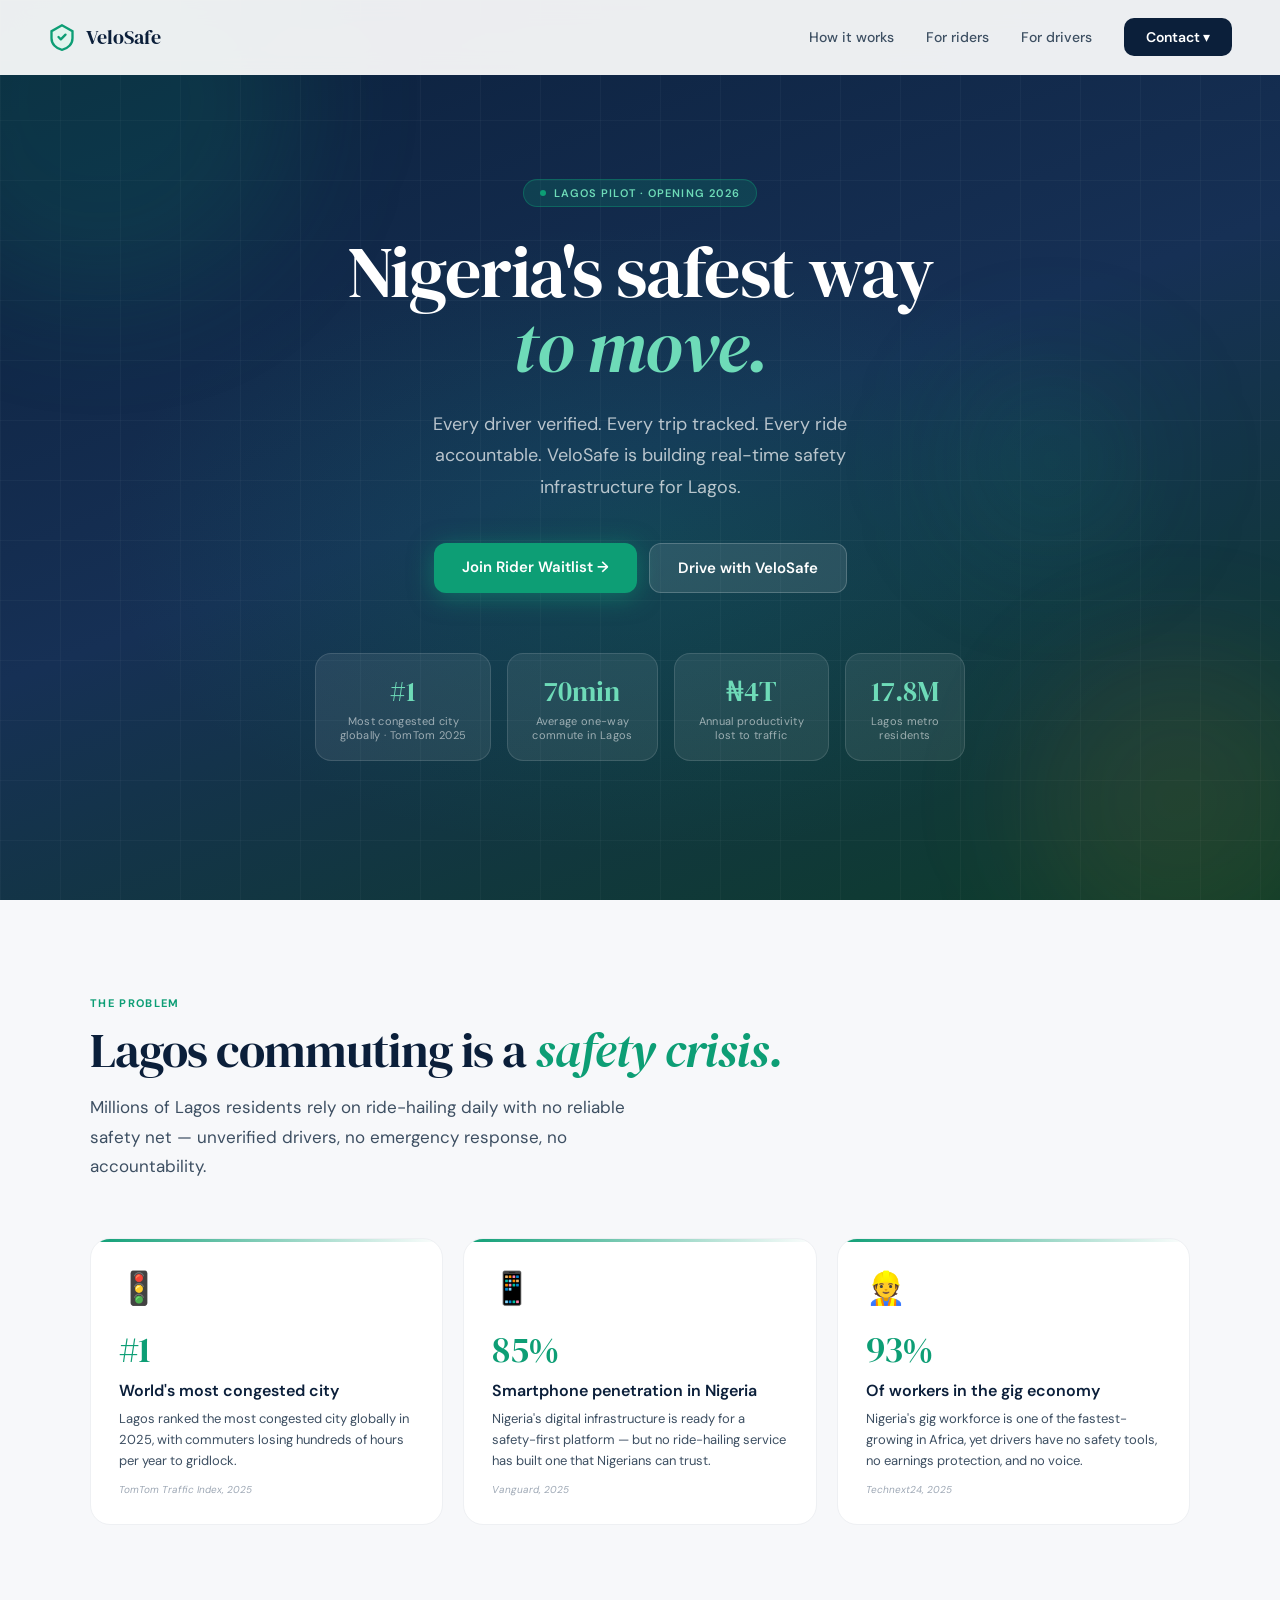
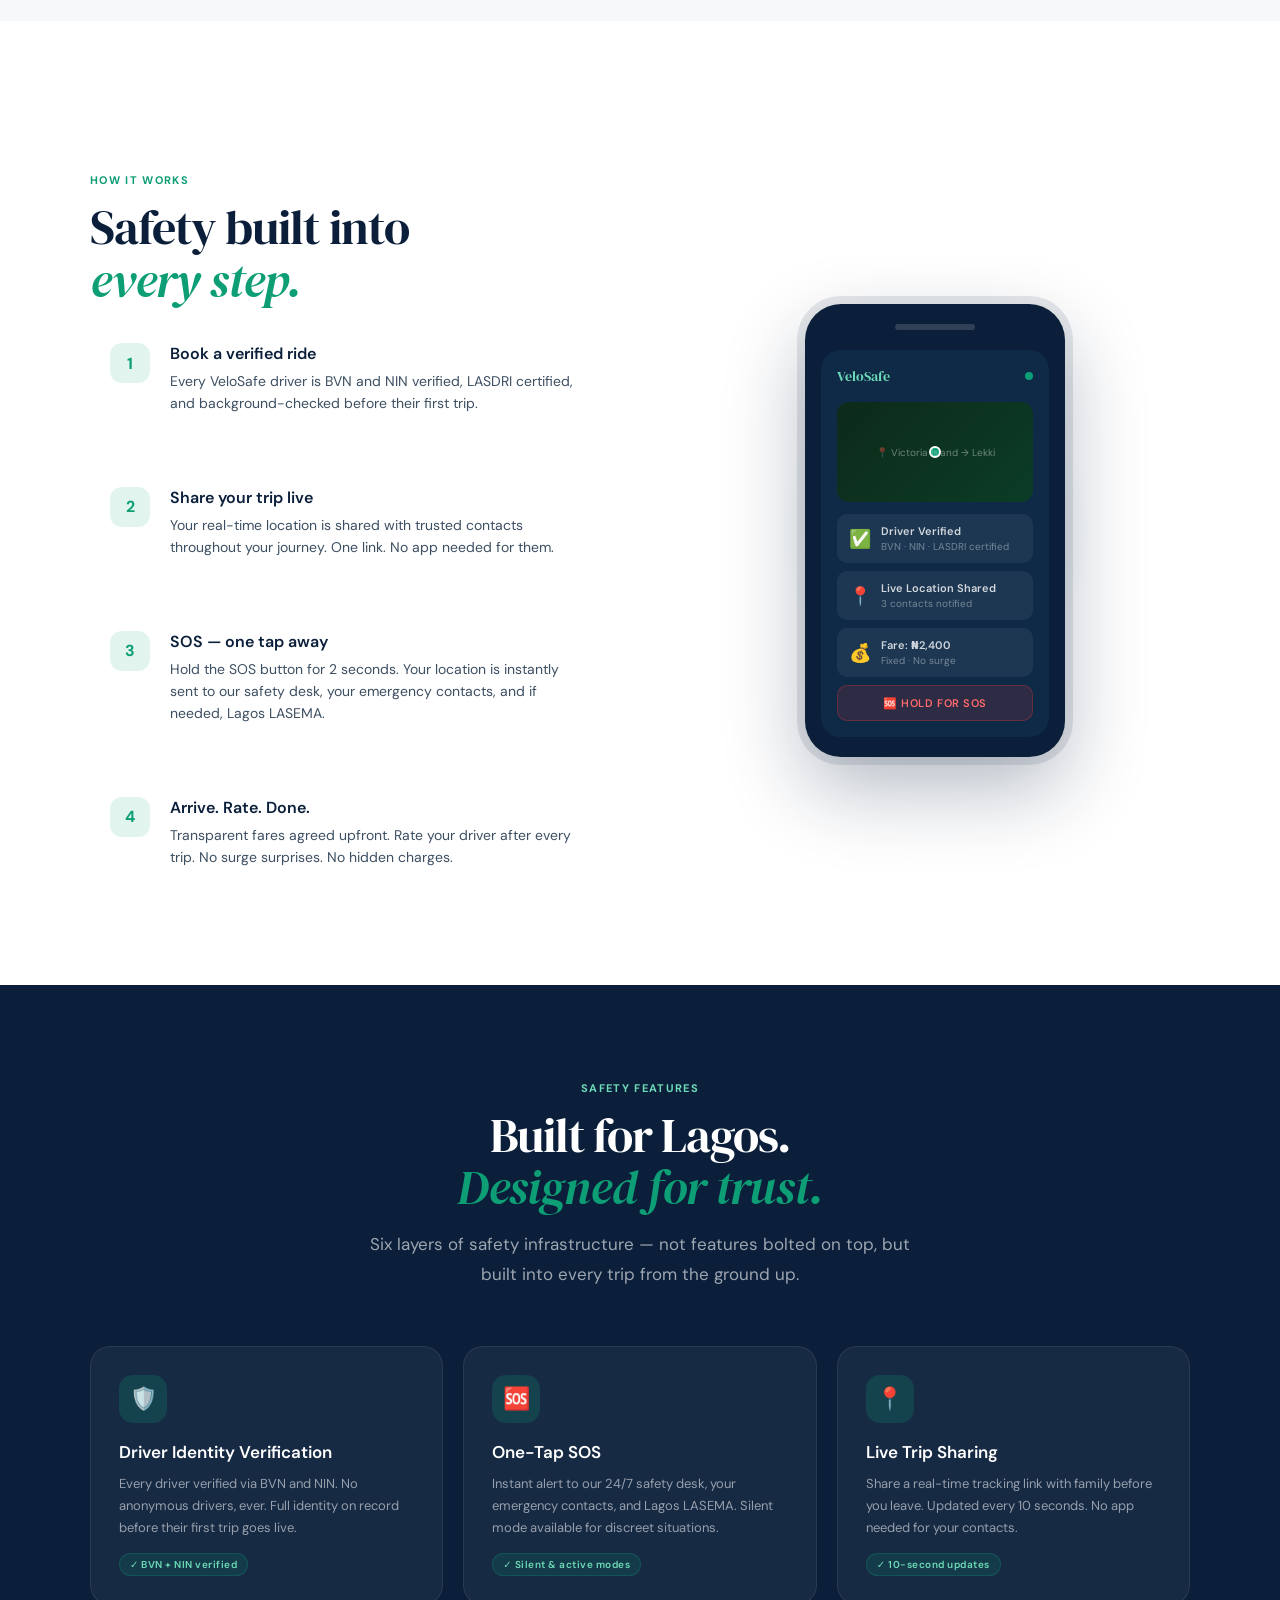
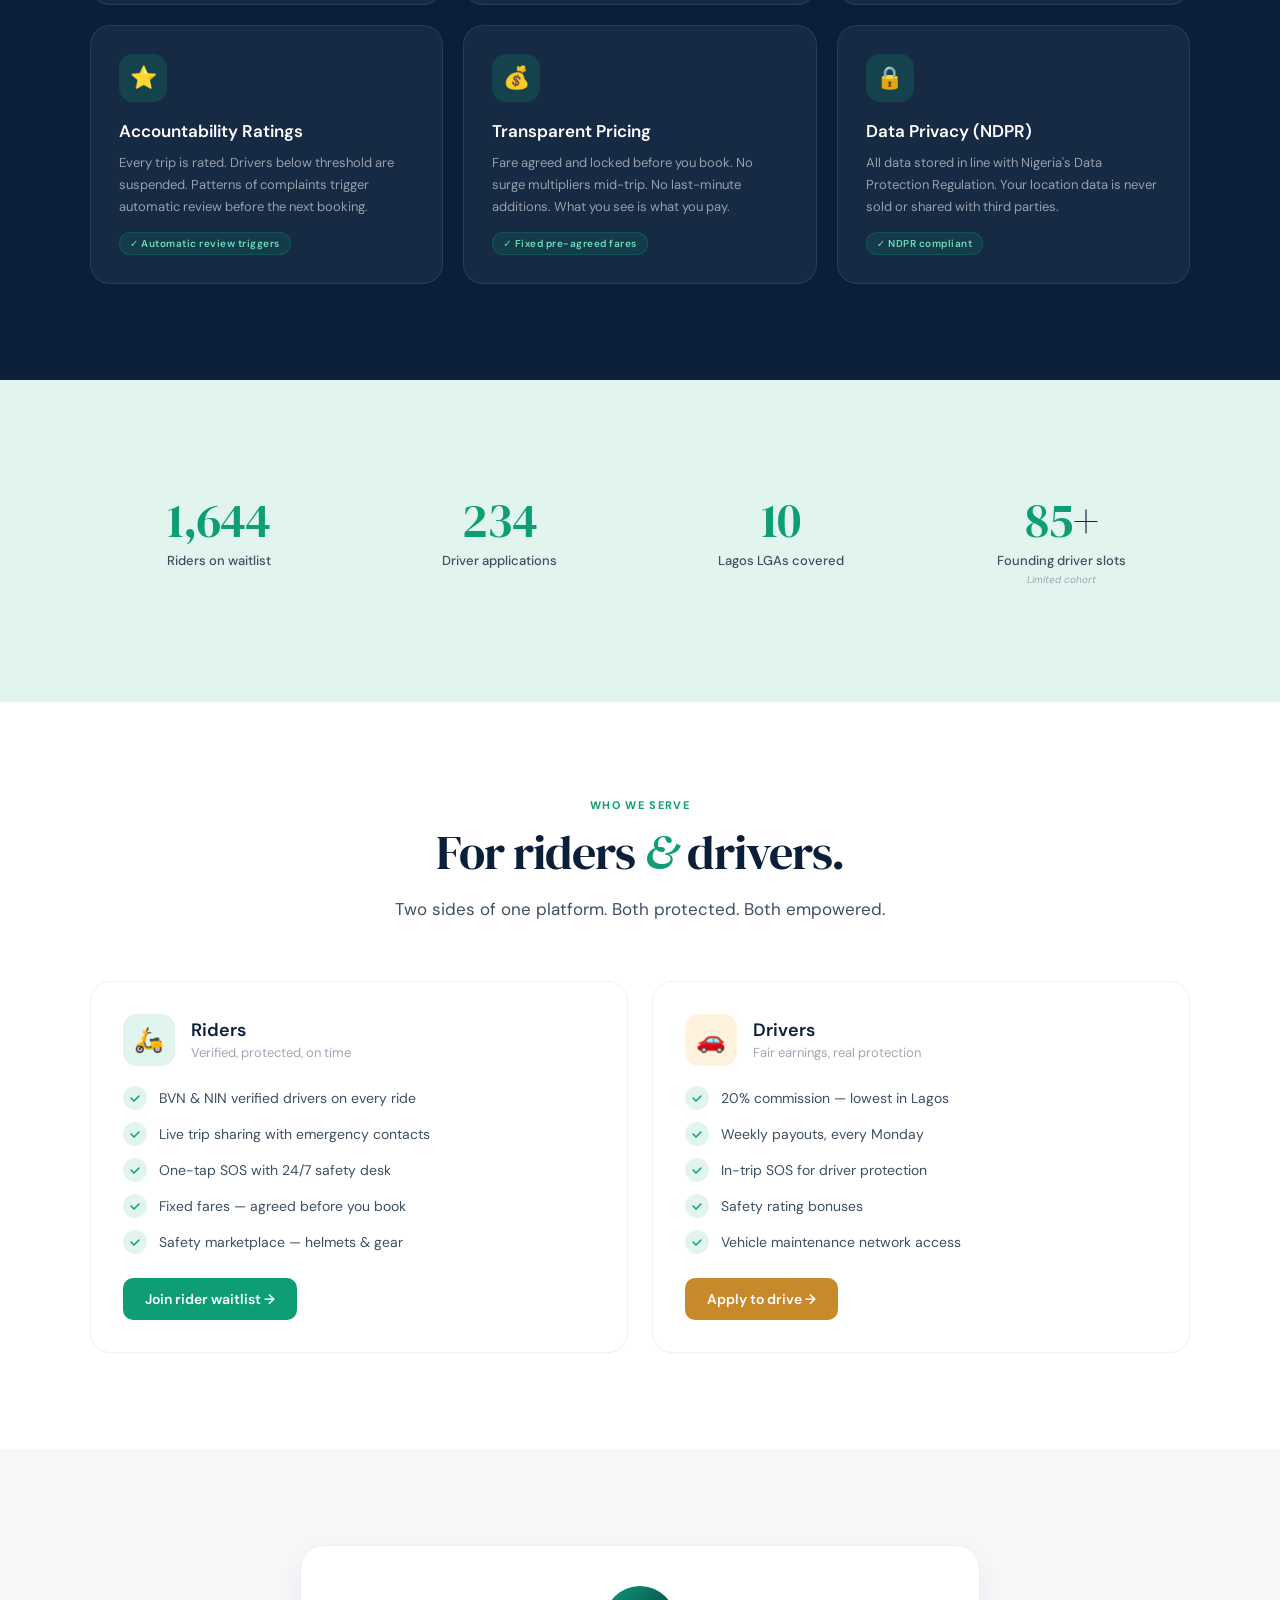
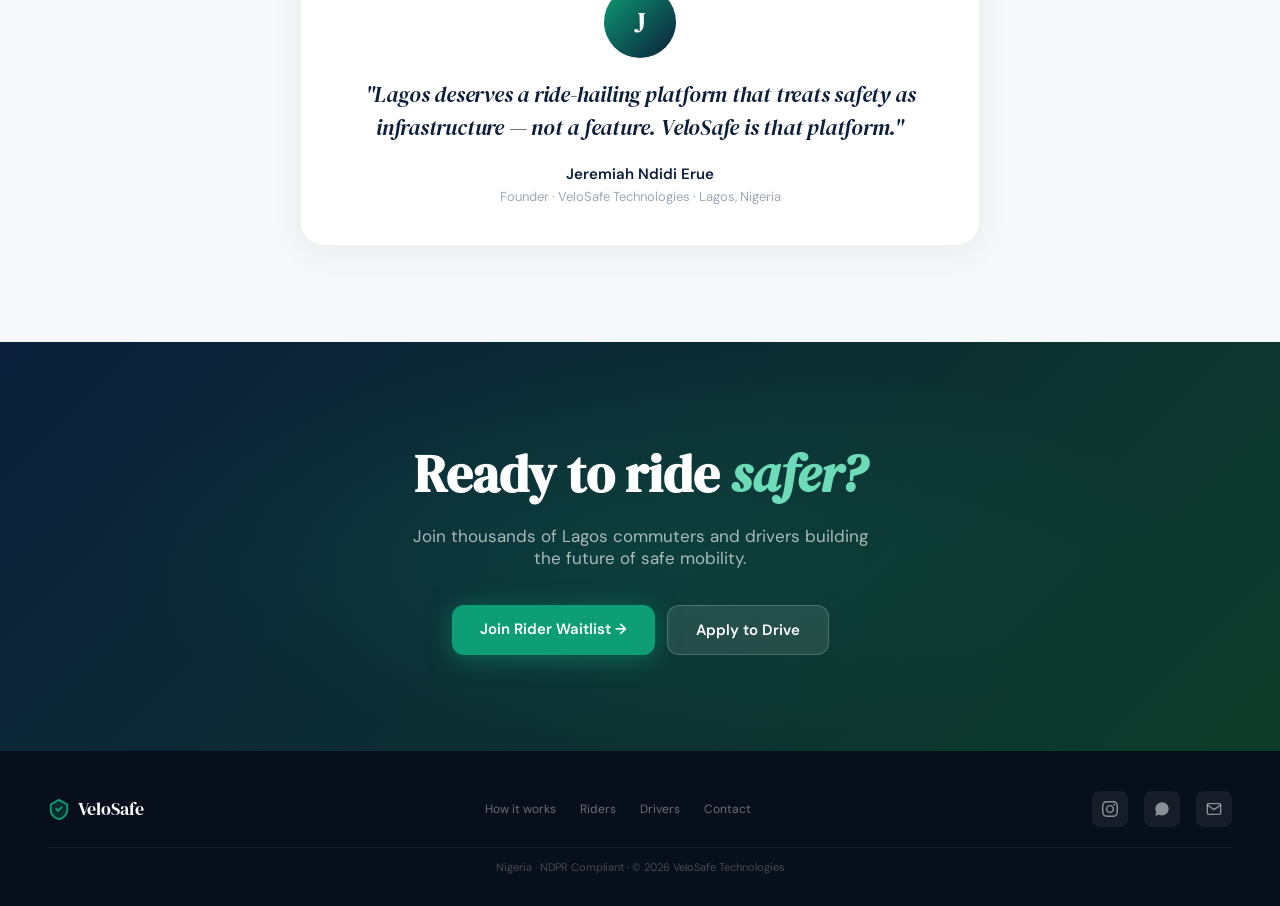
==== commit 0d8e89de: "Polish: rename Safety nav to Home; add ripple, hover lift, and micro-animations to all buttons and i" ====
--- a/waitlist/index.html
+++ b/waitlist/index.html
@@ -364,6 +364,25 @@
       to   { opacity: 1; transform: translateY(0); }
     }
 
+    @keyframes ripple {
+      from { transform: scale(0); opacity: 0.3; }
+      to   { transform: scale(4); opacity: 0; }
+    }
+
+    .btn-primary-hero, .btn-secondary-hero, .vc-cta {
+      transition: transform 0.2s, box-shadow 0.2s, background 0.2s, filter 0.2s;
+    }
+
+    .btn-secondary-hero:hover {
+      transform: translateY(-3px);
+      box-shadow: 0 8px 24px rgba(255,255,255,.08);
+    }
+
+    .vc-cta:hover {
+      transform: translateY(-3px) !important;
+      box-shadow: 0 8px 24px rgba(13,158,117,.35);
+    }
+
     /* ── Section base ── */
     section { padding: 96px 24px; }
 
@@ -881,7 +900,7 @@
     </a>
 
     <div class="nav-links">
-      <a href="#safety">Safety</a>
+      <a href="#how">How it works</a>
       <a href="riders.html">For riders</a>
       <a href="drivers.html">For drivers</a>
 
@@ -995,7 +1014,7 @@
   </section>
 
   <!-- ── How it works ── -->
-  <section class="how">
+  <section class="how" id="how">
     <div class="container">
       <div class="how-grid">
         <div>
@@ -1271,7 +1290,7 @@
     </div>
 
     <div class="footer-links">
-      <a href="#safety">Safety</a>
+      <a href="#how">How it works</a>
       <a href="riders.html">Riders</a>
       <a href="drivers.html">Drivers</a>
       <a href="mailto:velosafetechnologies@gmail.com">Contact</a>
@@ -1295,6 +1314,21 @@
   </footer>
 
   <script>
+    // Ripple effect on buttons
+    document.querySelectorAll('.btn-primary-hero, .btn-secondary-hero, .nav-contact-btn, .vc-cta').forEach(btn => {
+      btn.addEventListener('click', function(e) {
+        const r = document.createElement('span');
+        r.style.cssText = `position:absolute;border-radius:50%;background:rgba(255,255,255,.3);width:80px;height:80px;margin-top:-40px;margin-left:-40px;animation:ripple .55s ease-out forwards;pointer-events:none;`;
+        const rect = this.getBoundingClientRect();
+        r.style.left = (e.clientX - rect.left) + 'px';
+        r.style.top  = (e.clientY - rect.top)  + 'px';
+        this.style.position = 'relative';
+        this.style.overflow = 'hidden';
+        this.appendChild(r);
+        setTimeout(() => r.remove(), 600);
+      });
+    });
+
     // Nav scroll effect
     const nav = document.getElementById('main-nav');
     window.addEventListener('scroll', () => {
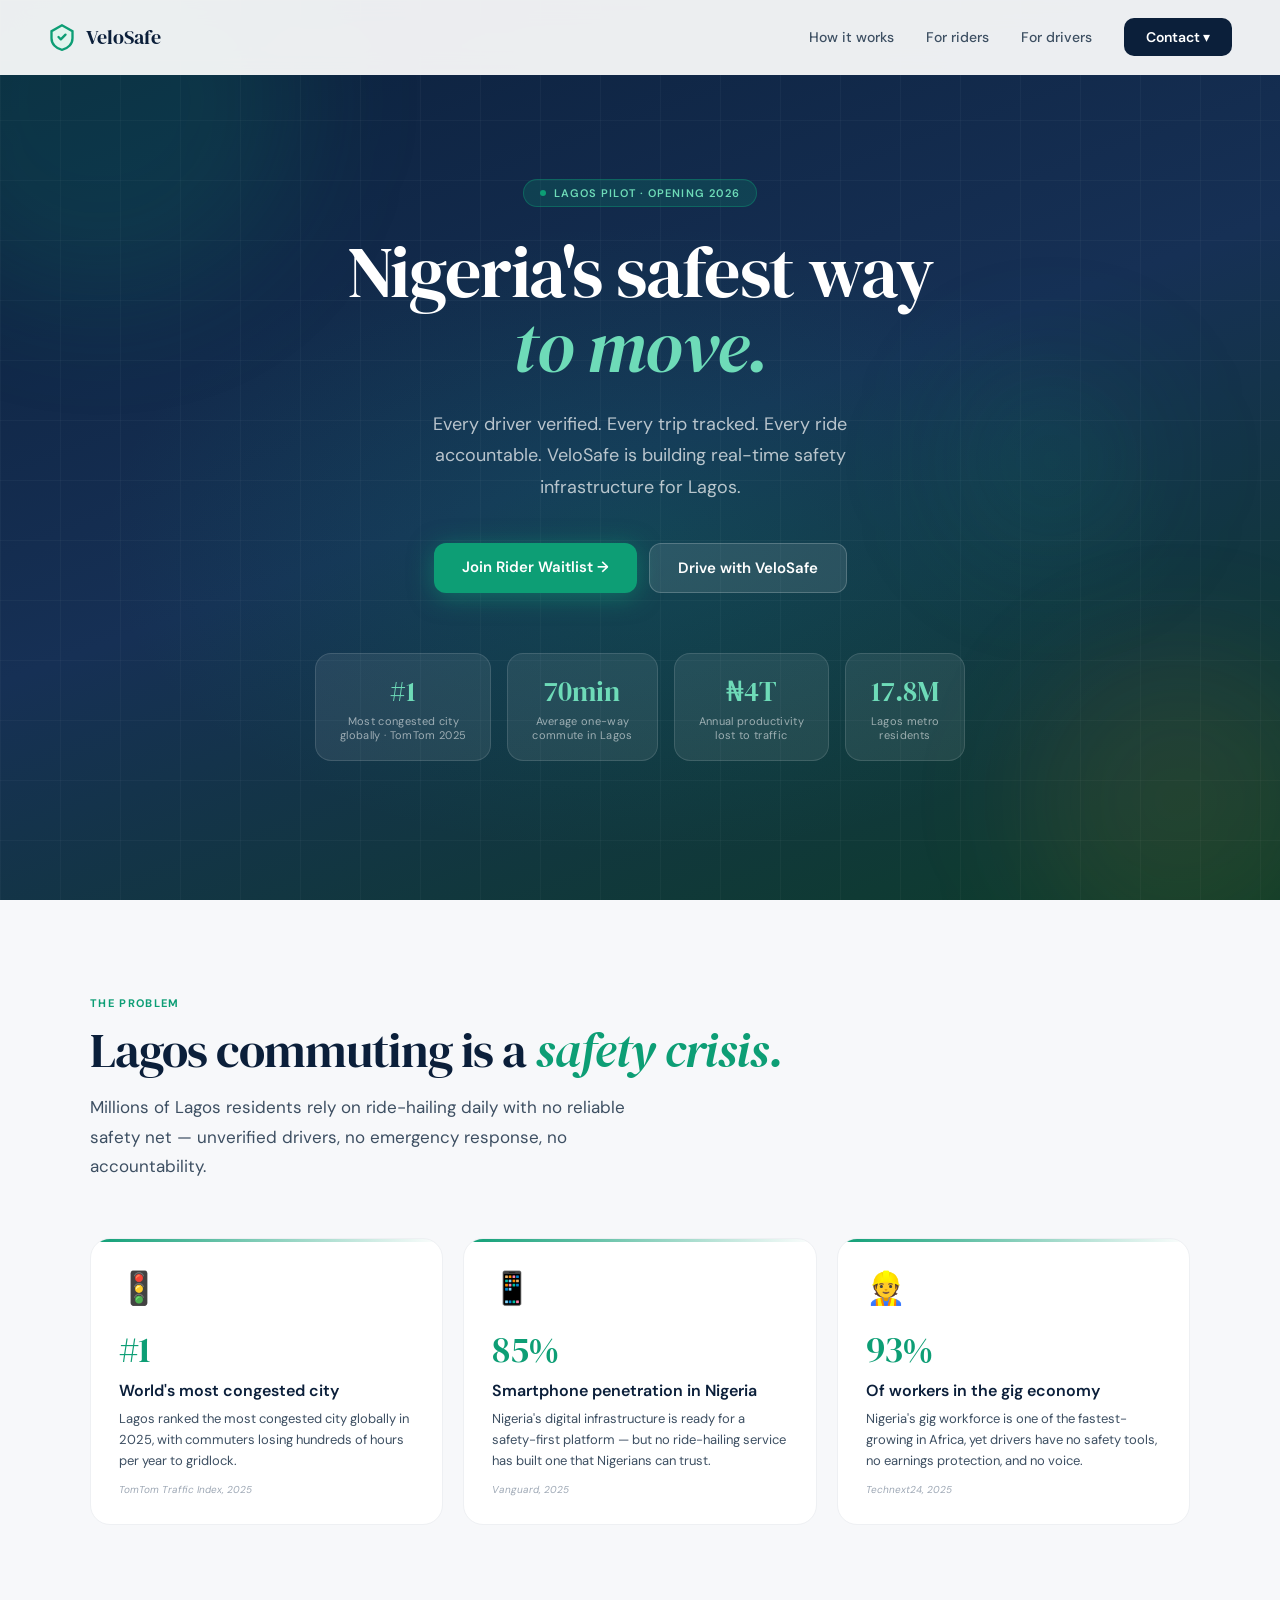
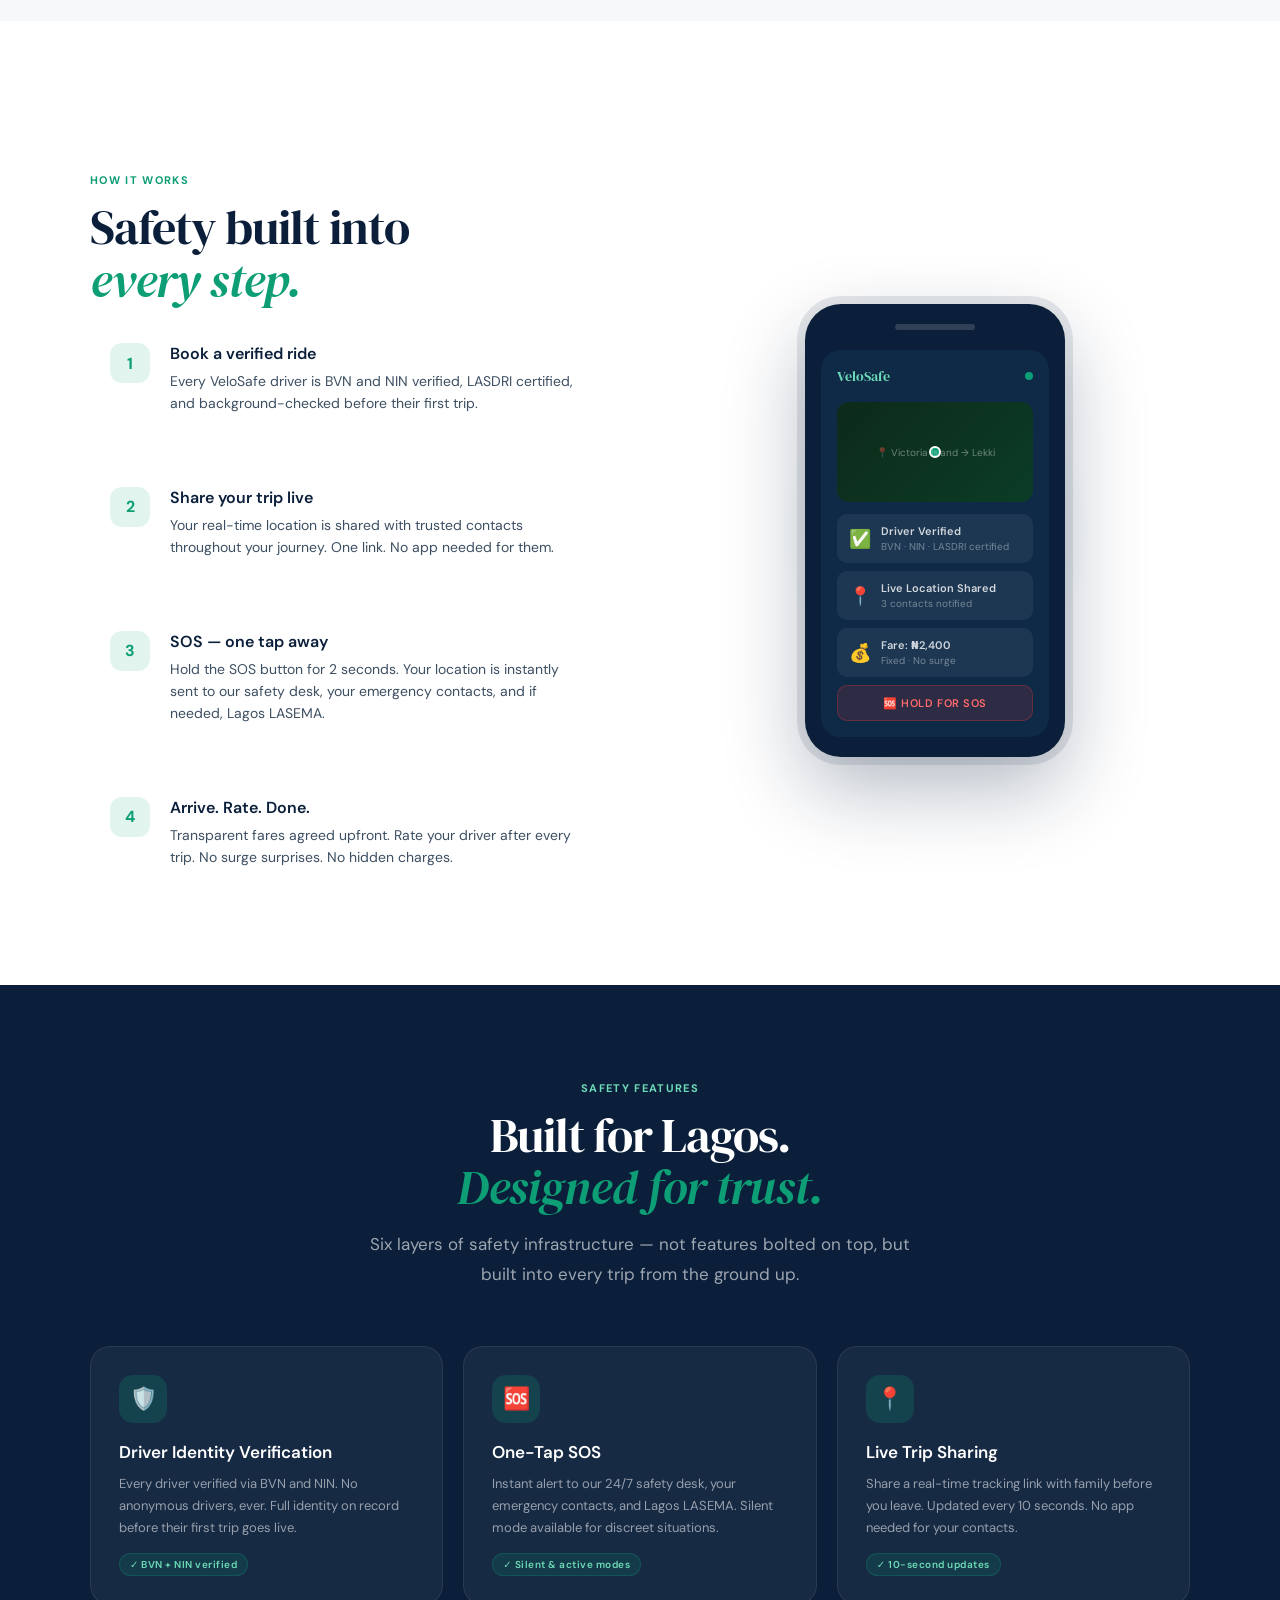
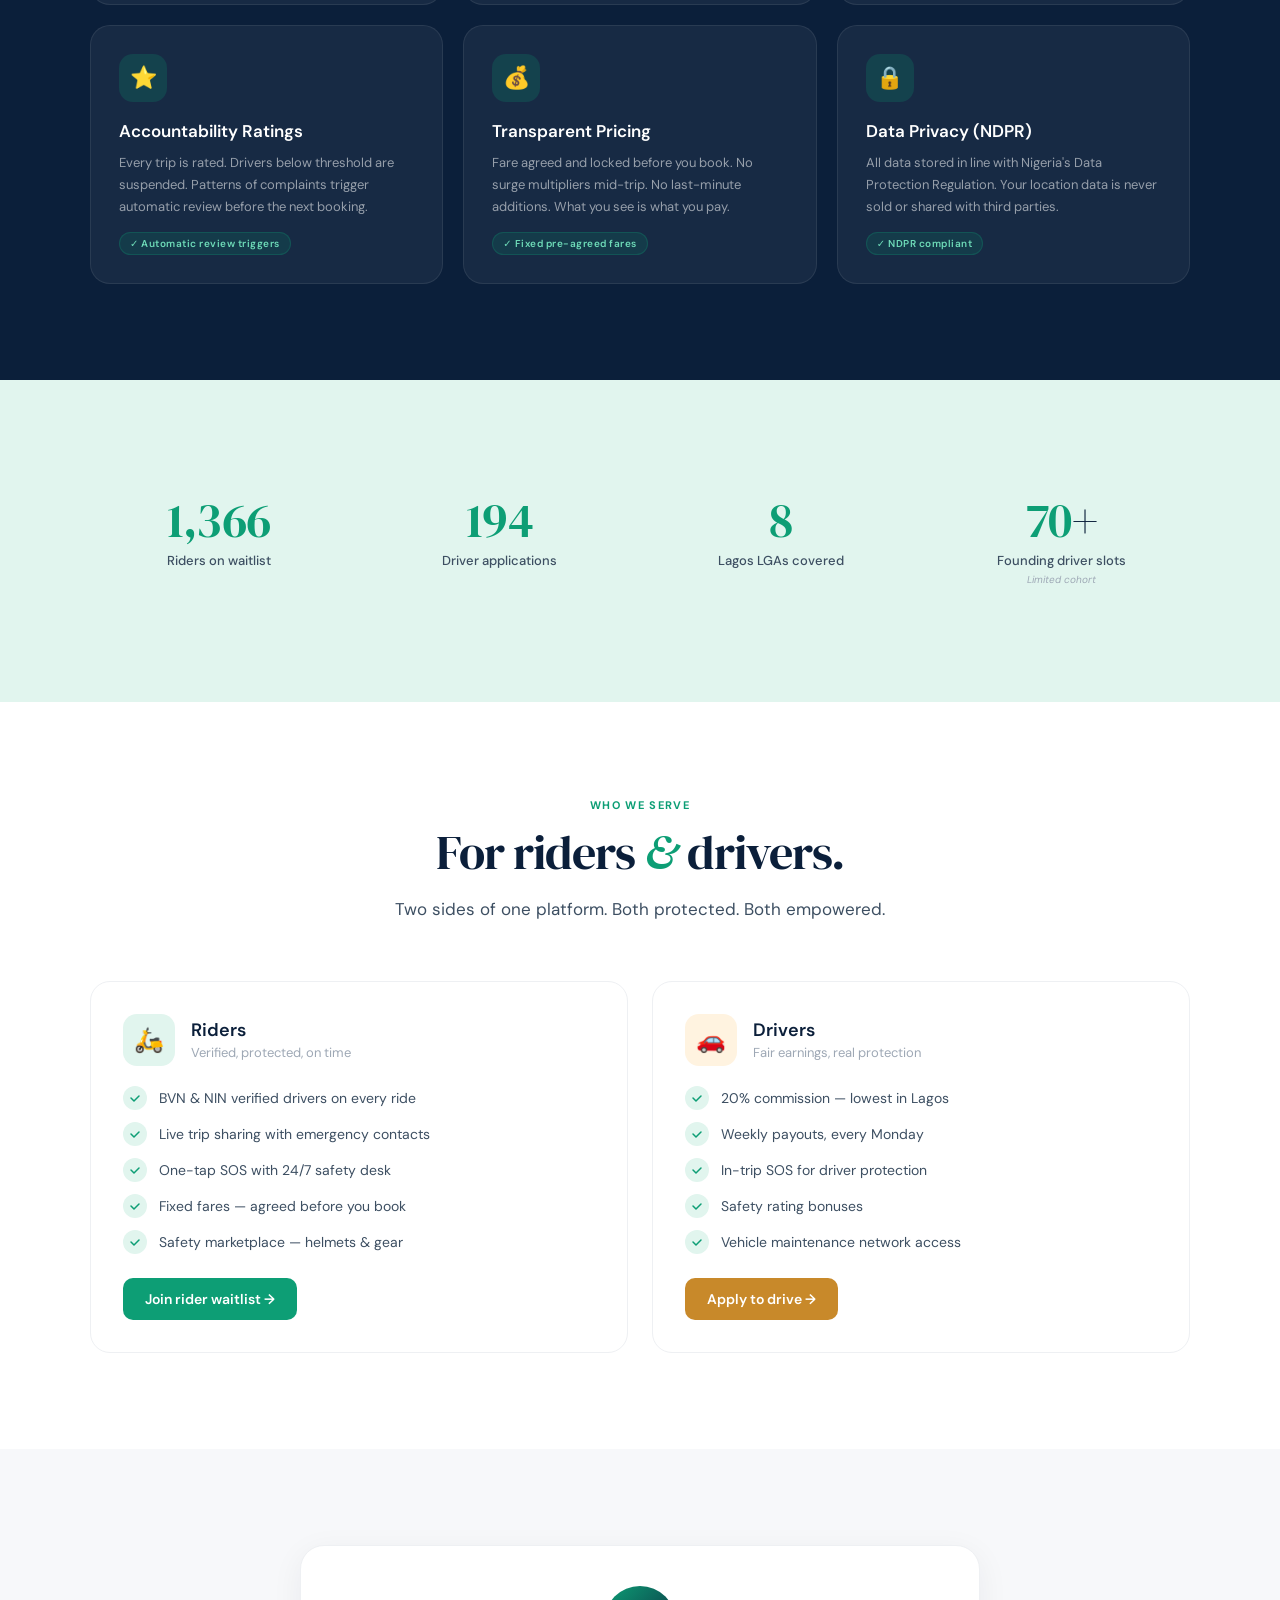
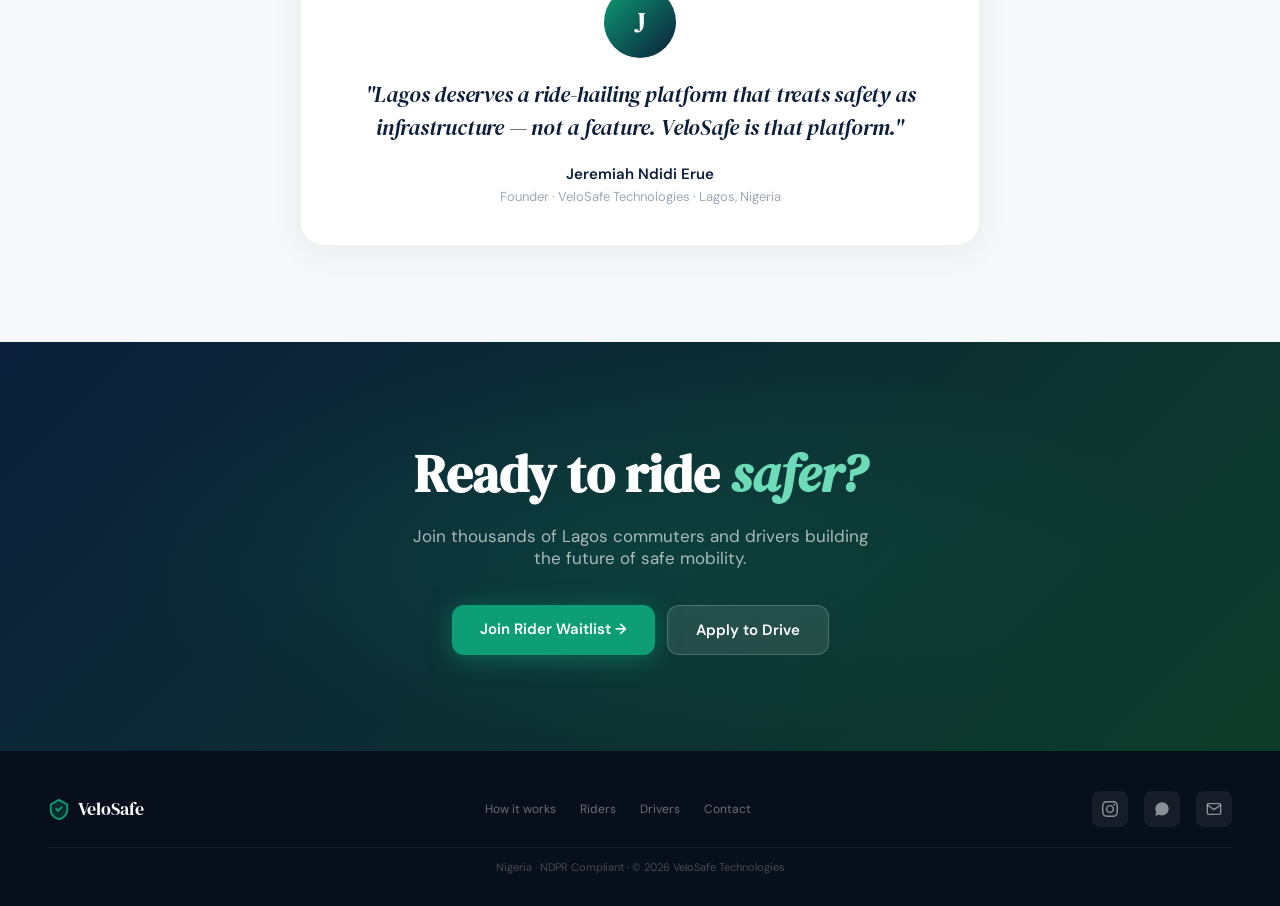
==== commit 3eb1760a: "Fix Naira symbol rendering in hero stats using HTML entity Co-Authored-By: Claude Sonnet 4.6 <norepl" ====
--- a/waitlist/index.html
+++ b/waitlist/index.html
@@ -968,7 +968,7 @@
         <div class="sl">Average one-way<br/>commute in Lagos</div>
       </div>
       <div class="hero-stat">
-        <div class="sv">₦4T</div>
+        <div class="sv">&#8358;4T</div>
         <div class="sl">Annual productivity<br/>lost to traffic</div>
       </div>
       <div class="hero-stat">
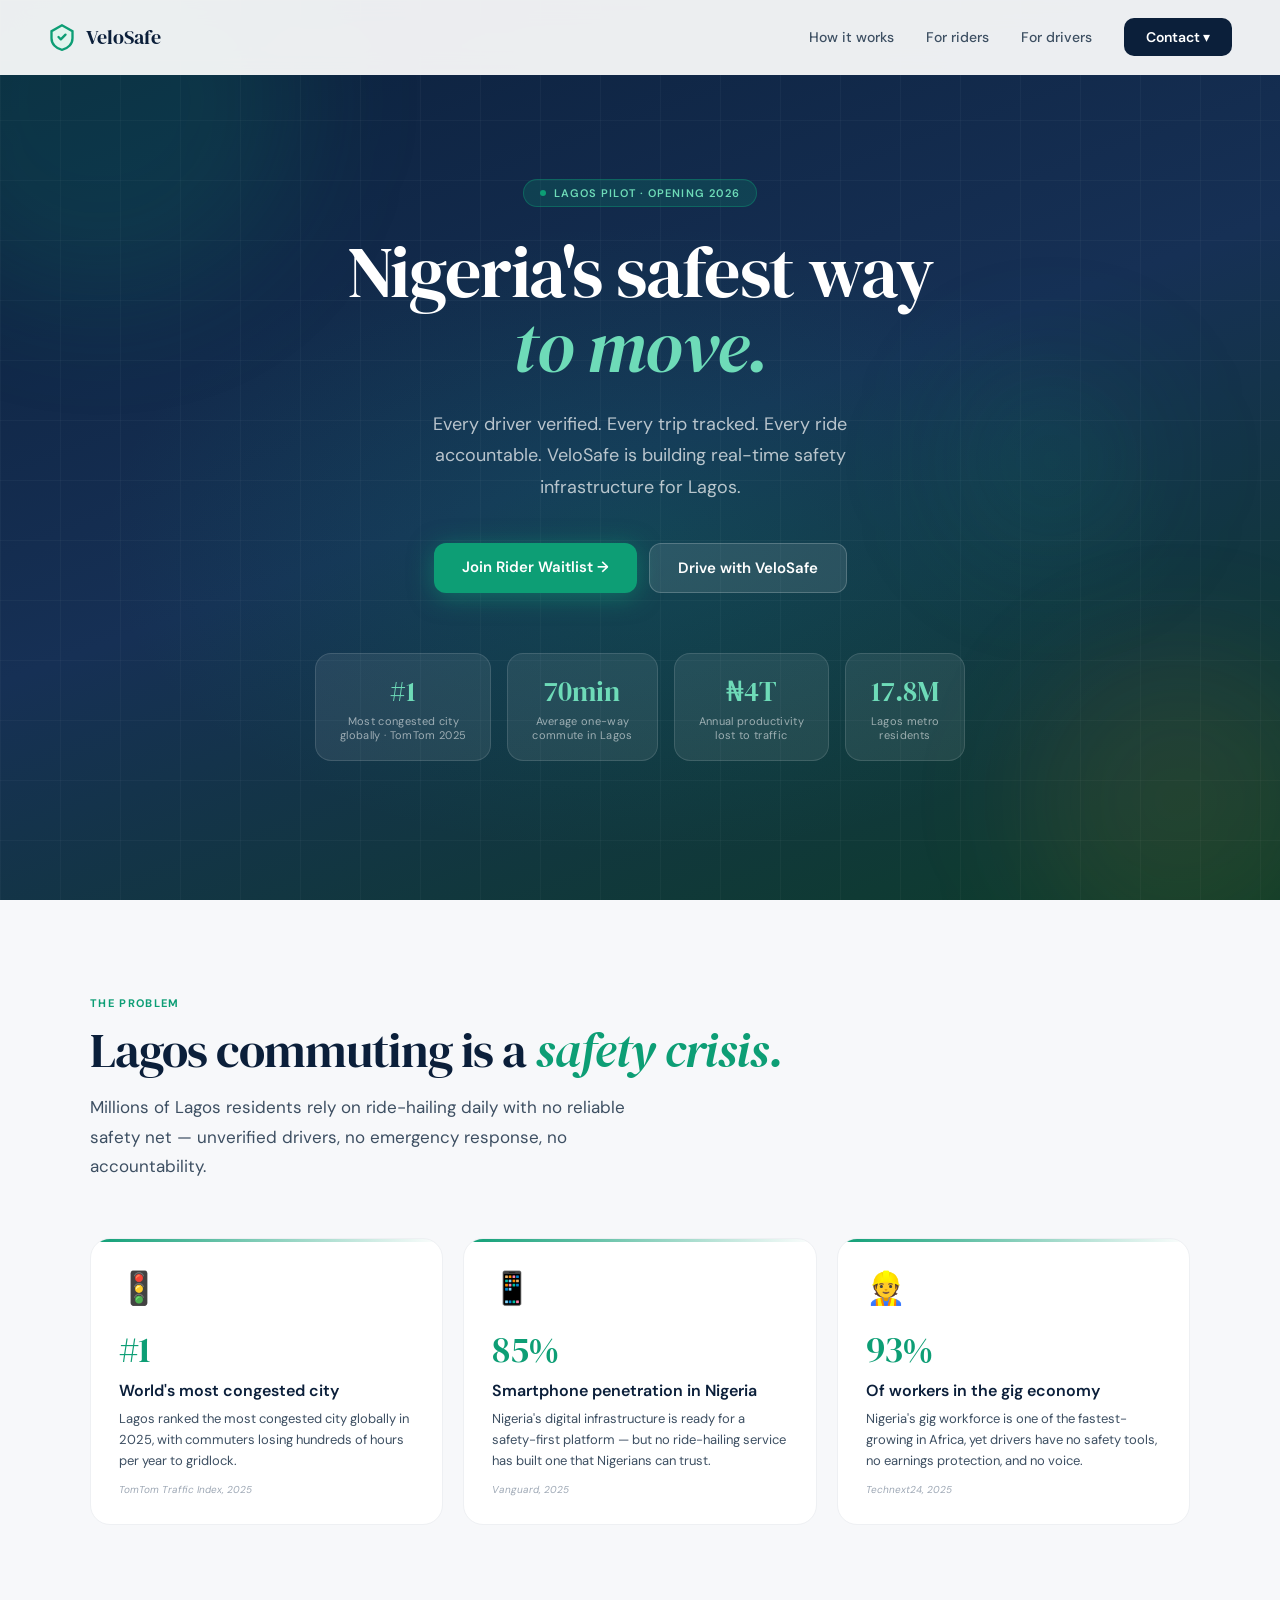
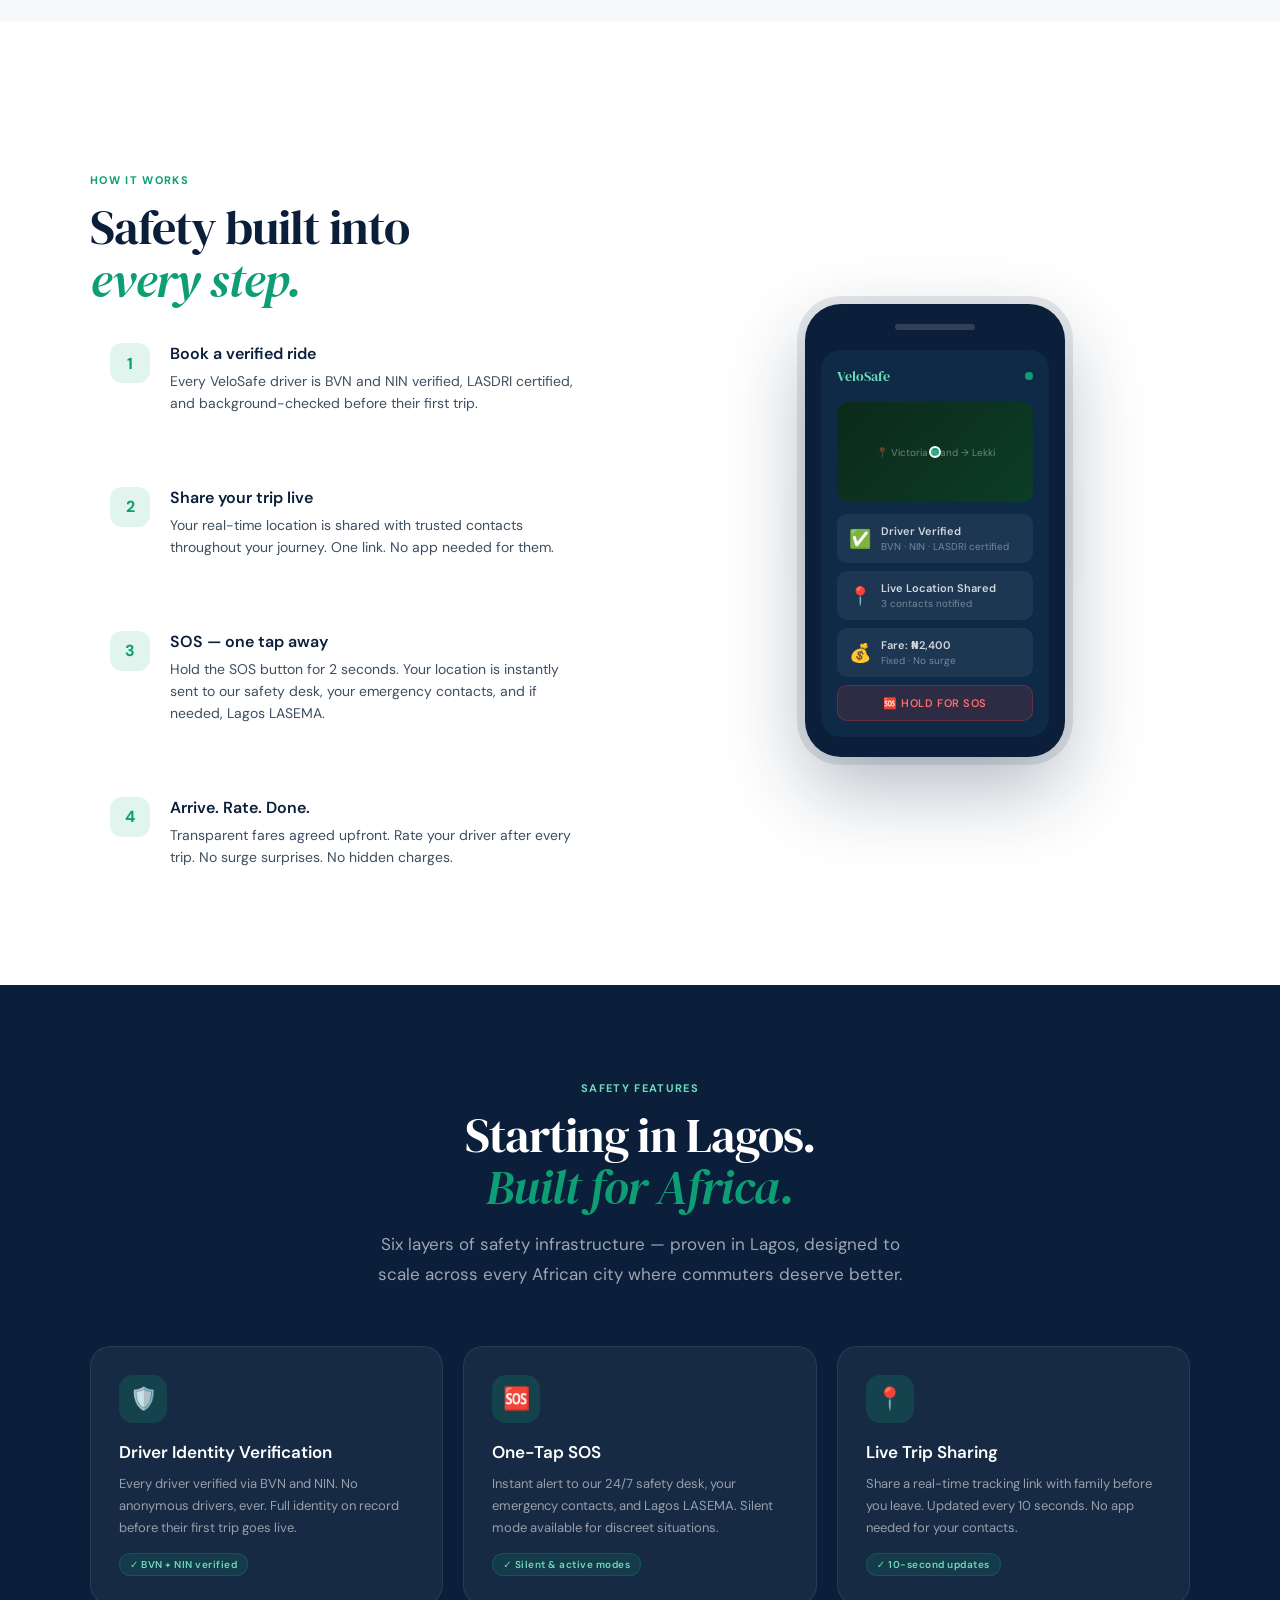
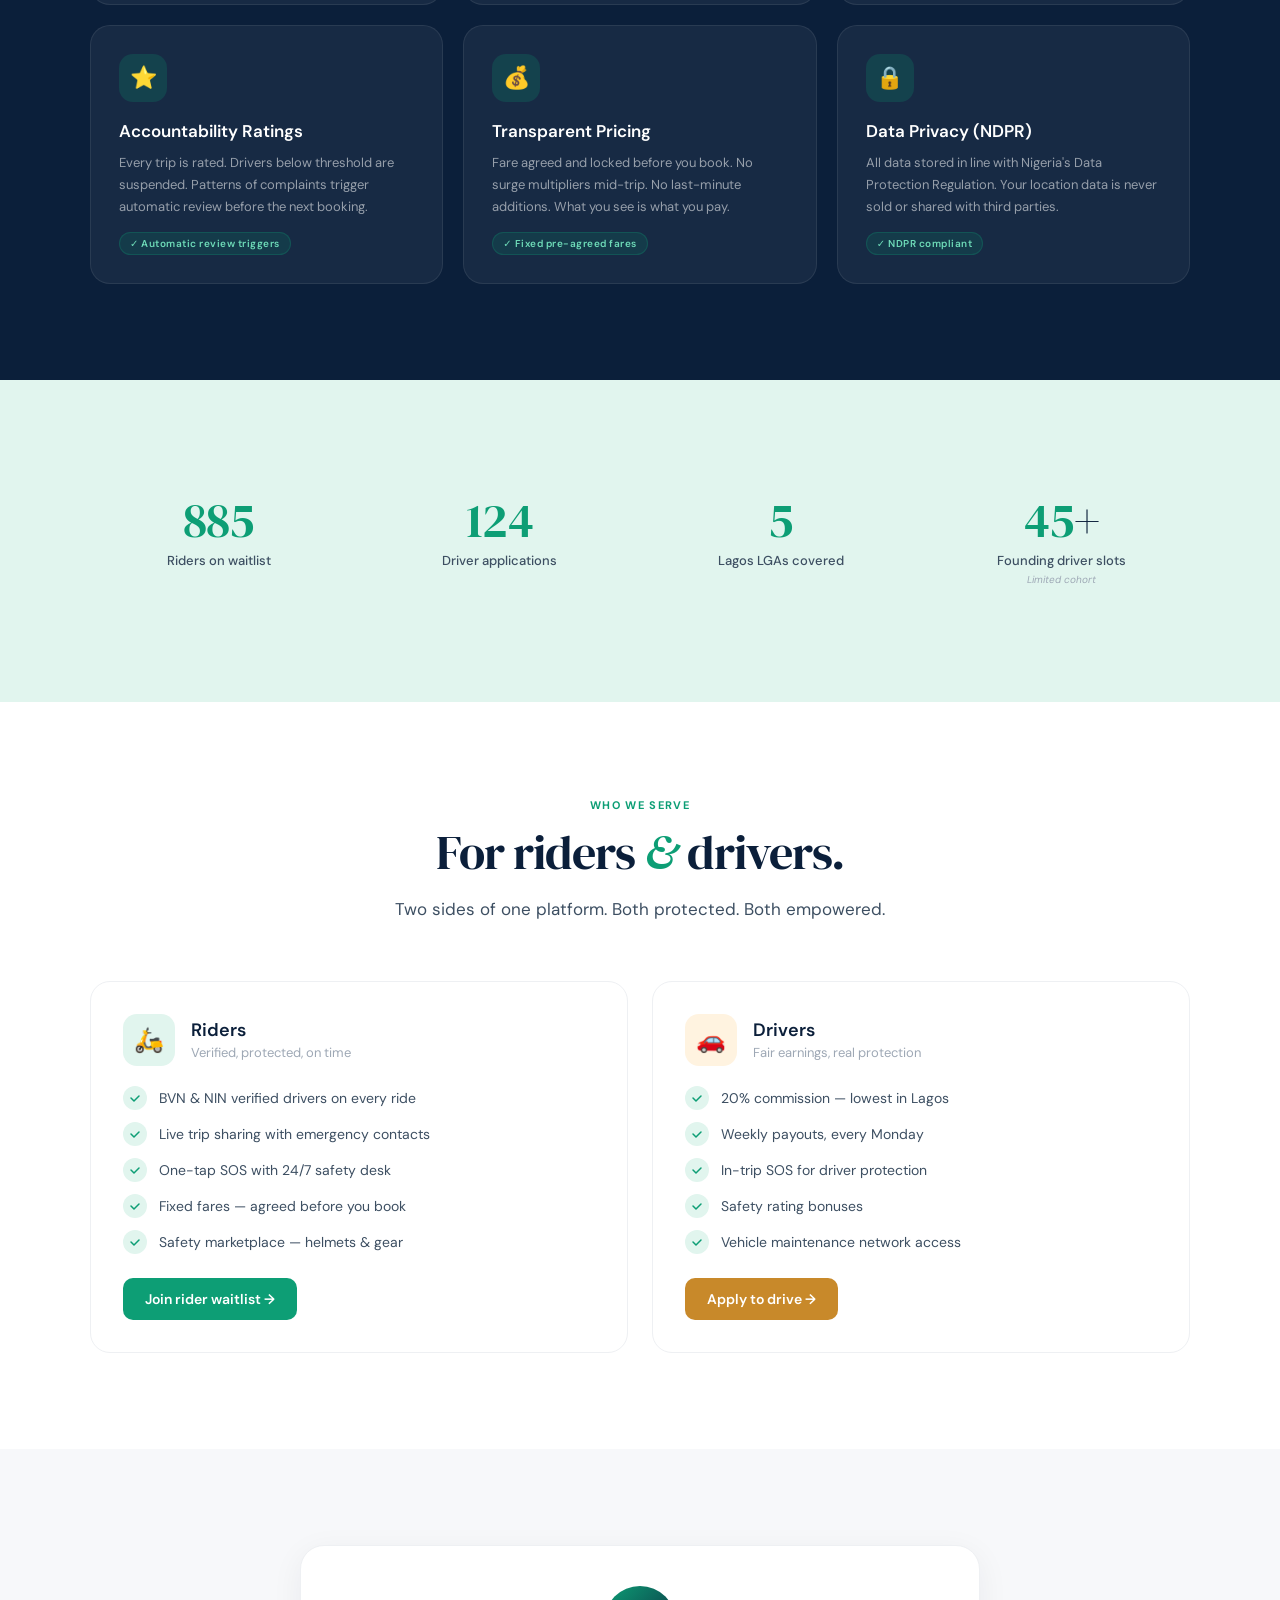
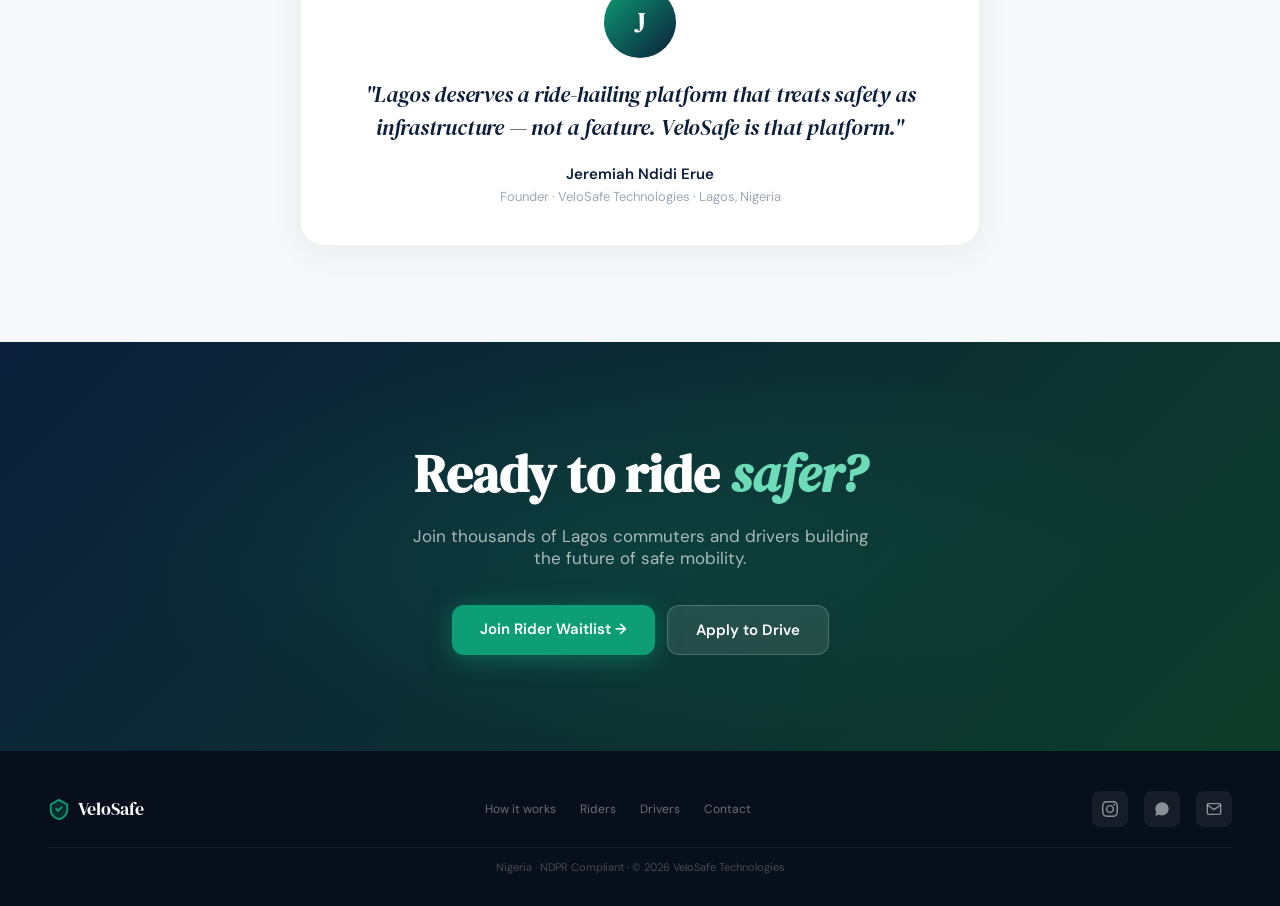
==== commit ce8a3c1b: "Update safety section headline to reflect pan-African vision Co-Authored-By: Claude Sonnet 4.6 <nore" ====
--- a/waitlist/index.html
+++ b/waitlist/index.html
@@ -1102,8 +1102,8 @@
     <div class="container">
       <div class="reveal" style="text-align:center;margin-bottom:0;">
         <div class="section-label" style="color:#6EDBB8;">Safety Features</div>
-        <h2 class="section-title" style="color:var(--white);">Built for Lagos.<br/><em>Designed for trust.</em></h2>
-        <p class="section-sub" style="color:rgba(255,255,255,.6);margin:0 auto;">Six layers of safety infrastructure — not features bolted on top, but built into every trip from the ground up.</p>
+        <h2 class="section-title" style="color:var(--white);">Starting in Lagos.<br/><em>Built for Africa.</em></h2>
+        <p class="section-sub" style="color:rgba(255,255,255,.6);margin:0 auto;">Six layers of safety infrastructure — proven in Lagos, designed to scale across every African city where commuters deserve better.</p>
       </div>
 
       <div class="safety-grid" style="margin-top:56px;">
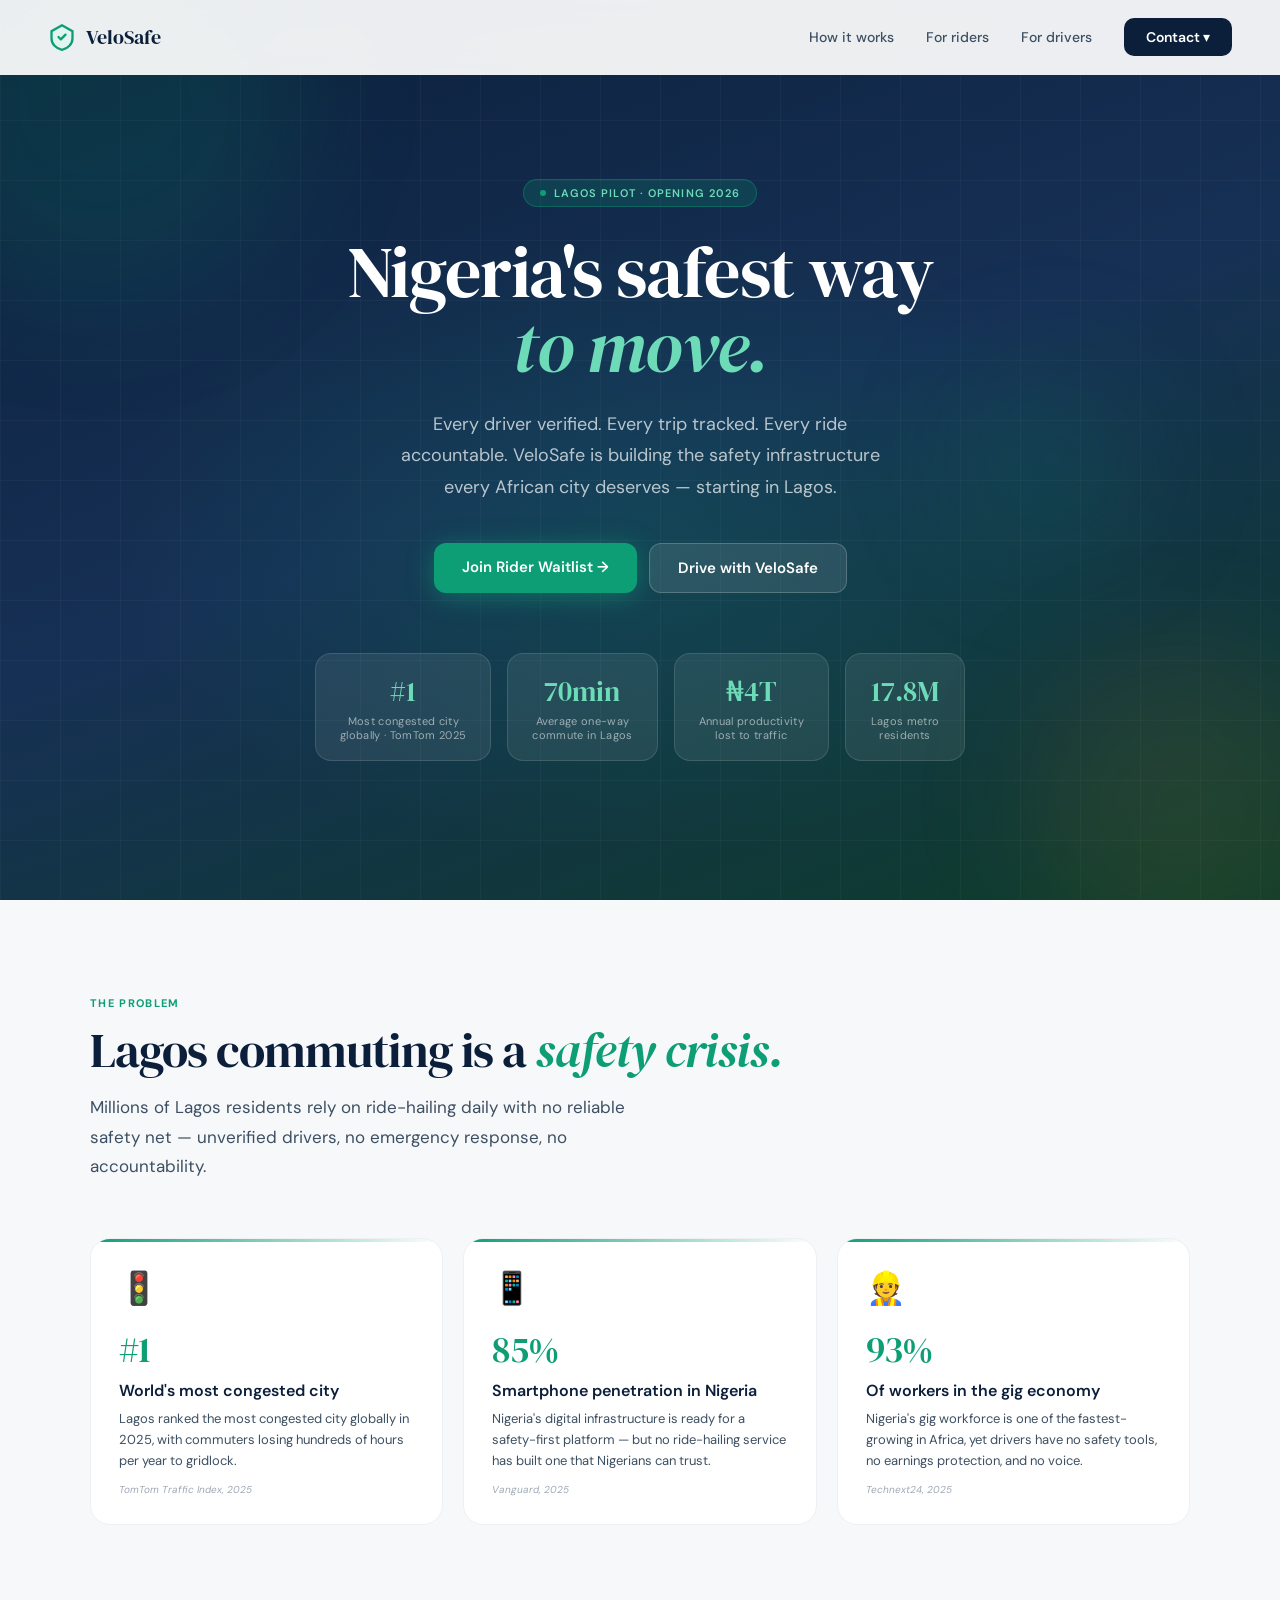
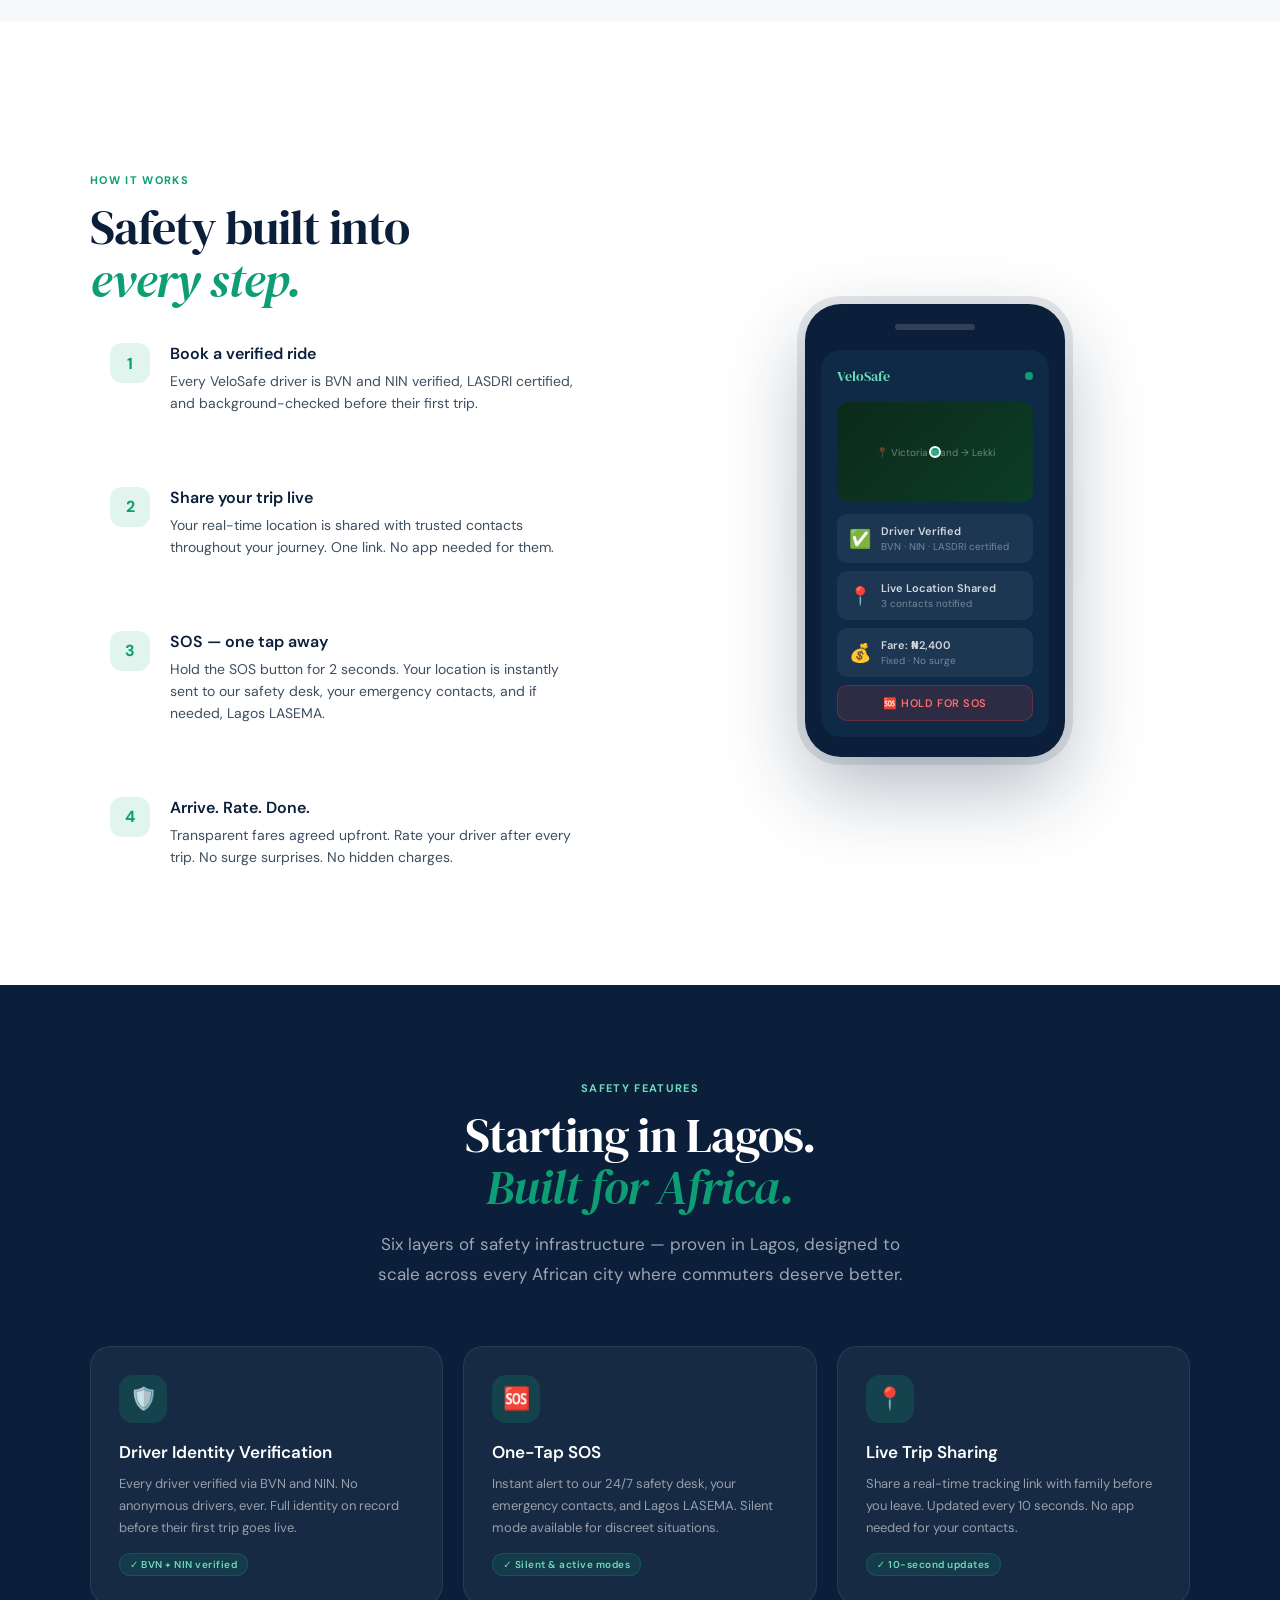
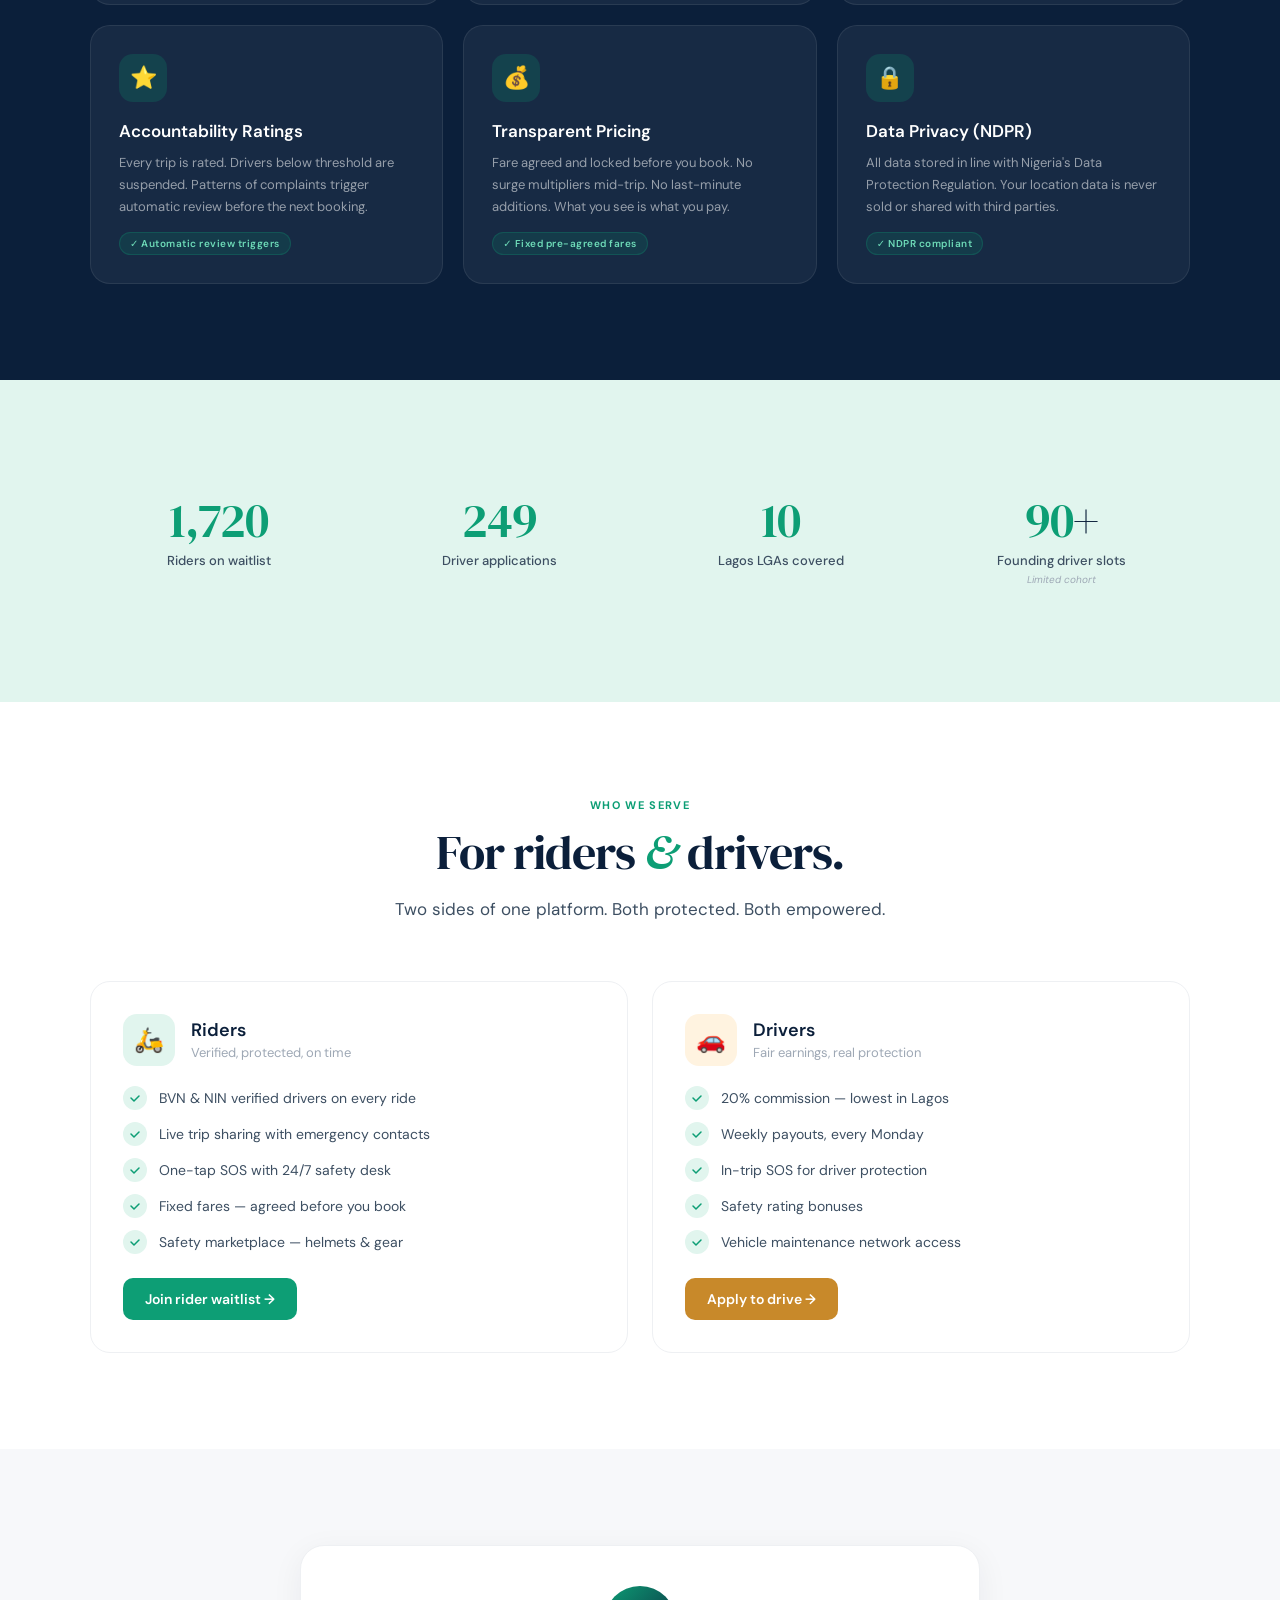
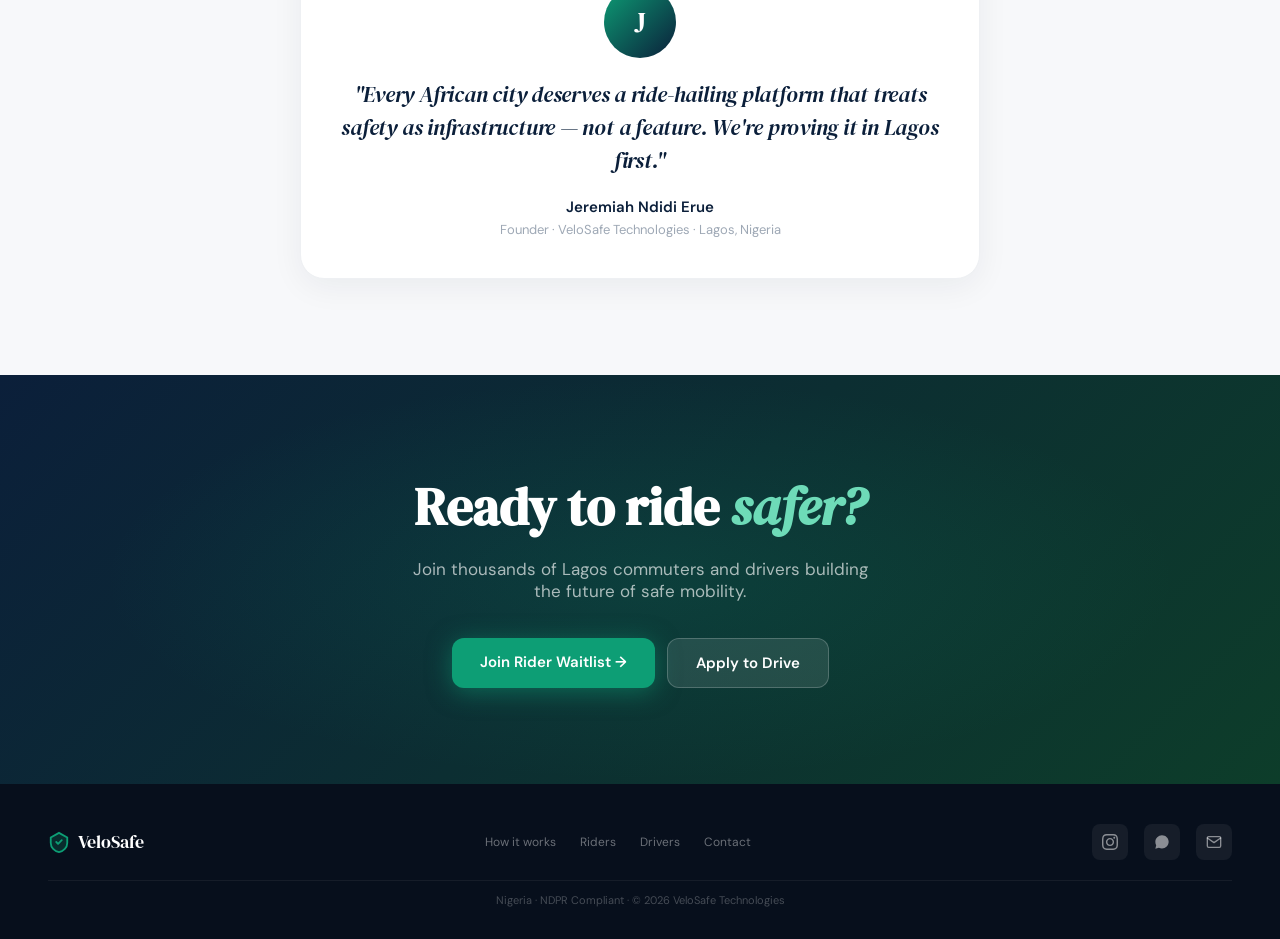
==== commit 81ec44b4: "Expand messaging to pan-African vision across all waitlist pages Update meta tags, hero copy, share " ====
--- a/waitlist/index.html
+++ b/waitlist/index.html
@@ -4,10 +4,10 @@
   <meta charset="UTF-8" />
   <meta name="viewport" content="width=device-width, initial-scale=1.0" />
   <title>VeloSafe — Nigeria's Safest Way to Move</title>
-  <meta name="description" content="VeloSafe is building real-time safety infrastructure for Lagos commuters. Every driver verified. Every trip tracked. Every ride accountable." />
+  <meta name="description" content="VeloSafe is building real-time safety infrastructure for Africa, starting with Lagos. Every driver verified. Every trip tracked. Every ride accountable." />
 
   <meta property="og:title" content="VeloSafe — Nigeria's Safest Way to Move" />
-  <meta property="og:description" content="Launching in Lagos, 2026. Join the waitlist." />
+  <meta property="og:description" content="Lagos Pilot · 2026. Building the safety infrastructure every African city deserves. Join the waitlist." />
   <meta property="og:type" content="website" />
 
   <link rel="preconnect" href="https://fonts.googleapis.com" />
@@ -950,7 +950,7 @@
     <h1>Nigeria's safest way<br/><em>to move.</em></h1>
 
     <p class="hero-sub">
-      Every driver verified. Every trip tracked. Every ride accountable. VeloSafe is building real-time safety infrastructure for Lagos.
+      Every driver verified. Every trip tracked. Every ride accountable. VeloSafe is building the safety infrastructure every African city deserves — starting in Lagos.
     </p>
 
     <div class="hero-ctas">
@@ -1257,7 +1257,7 @@
       <div class="reveal">
         <div class="founder-card">
           <div class="founder-avatar">J</div>
-          <blockquote>"Lagos deserves a ride-hailing platform that treats safety as infrastructure — not a feature. VeloSafe is that platform."</blockquote>
+          <blockquote>"Every African city deserves a ride-hailing platform that treats safety as infrastructure — not a feature. We're proving it in Lagos first."</blockquote>
           <div class="f-name">Jeremiah Ndidi Erue</div>
           <div class="f-role">Founder · VeloSafe Technologies · Lagos, Nigeria</div>
         </div>
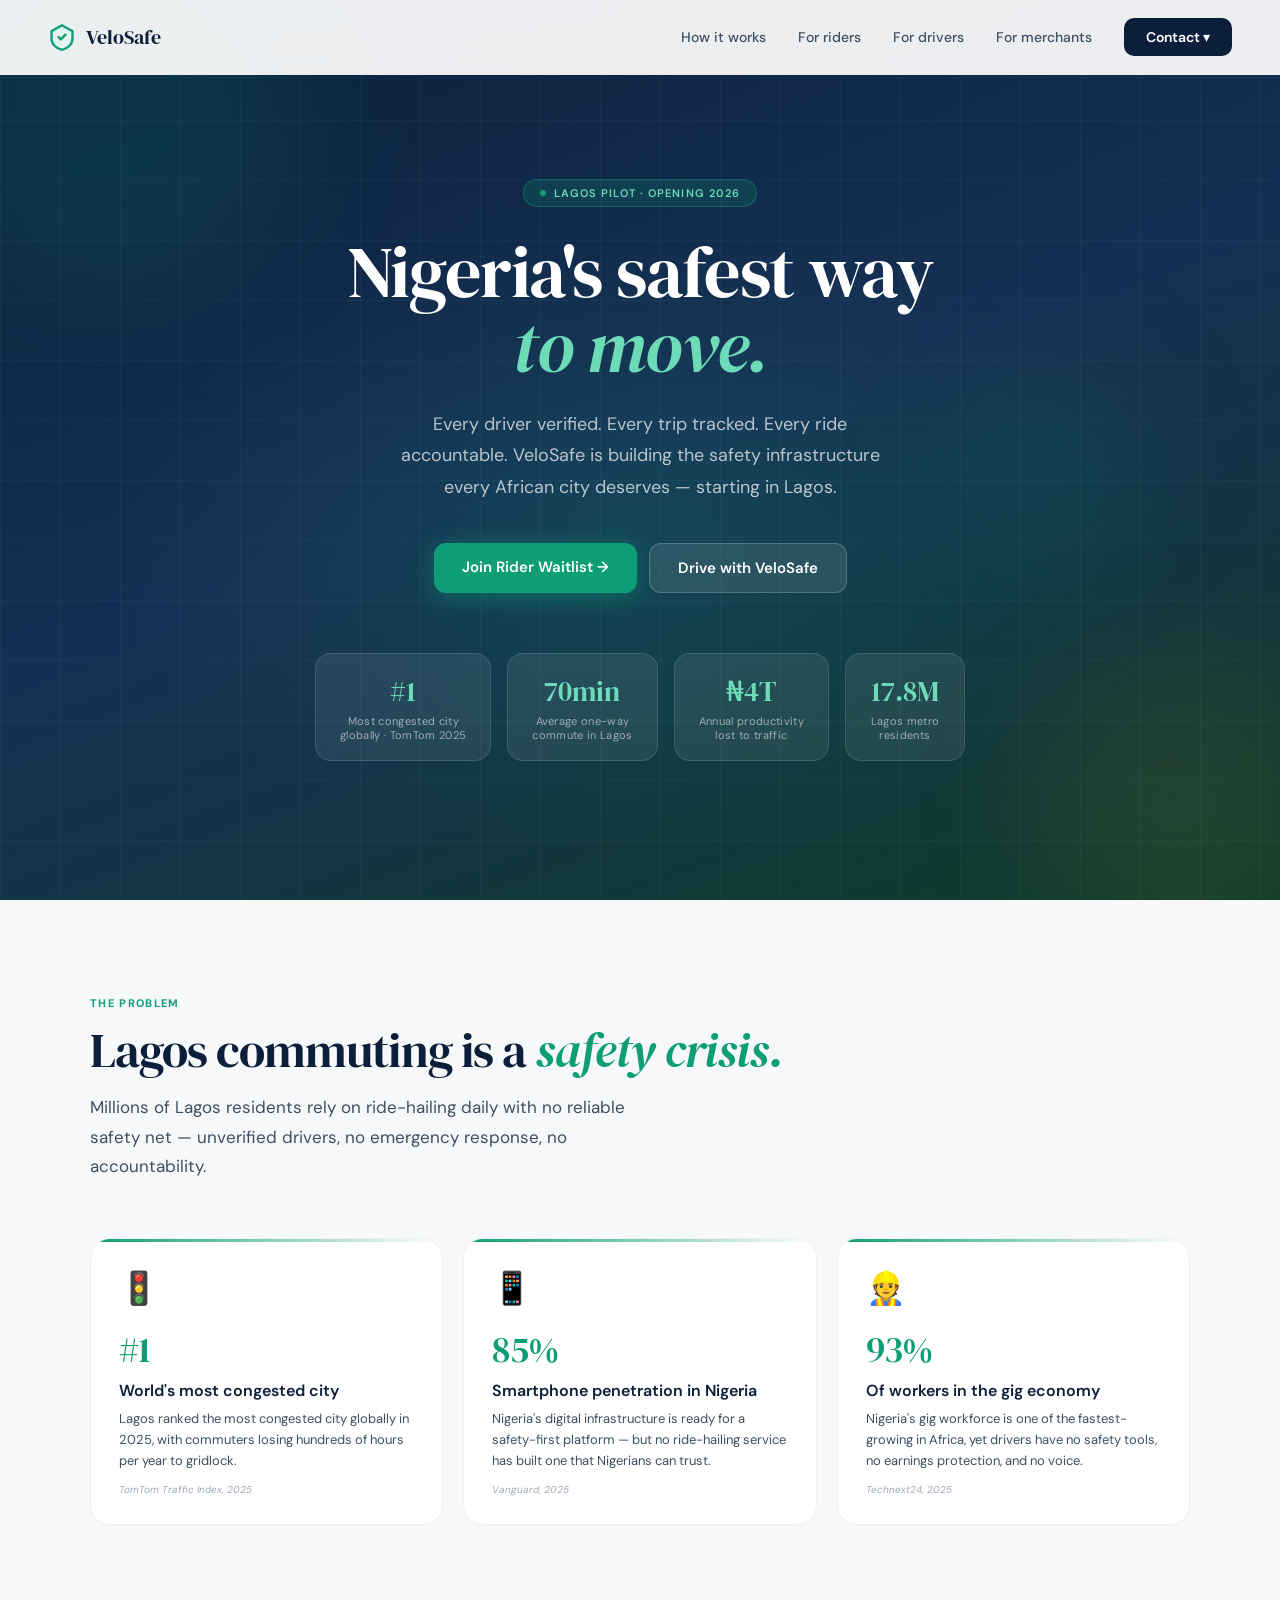
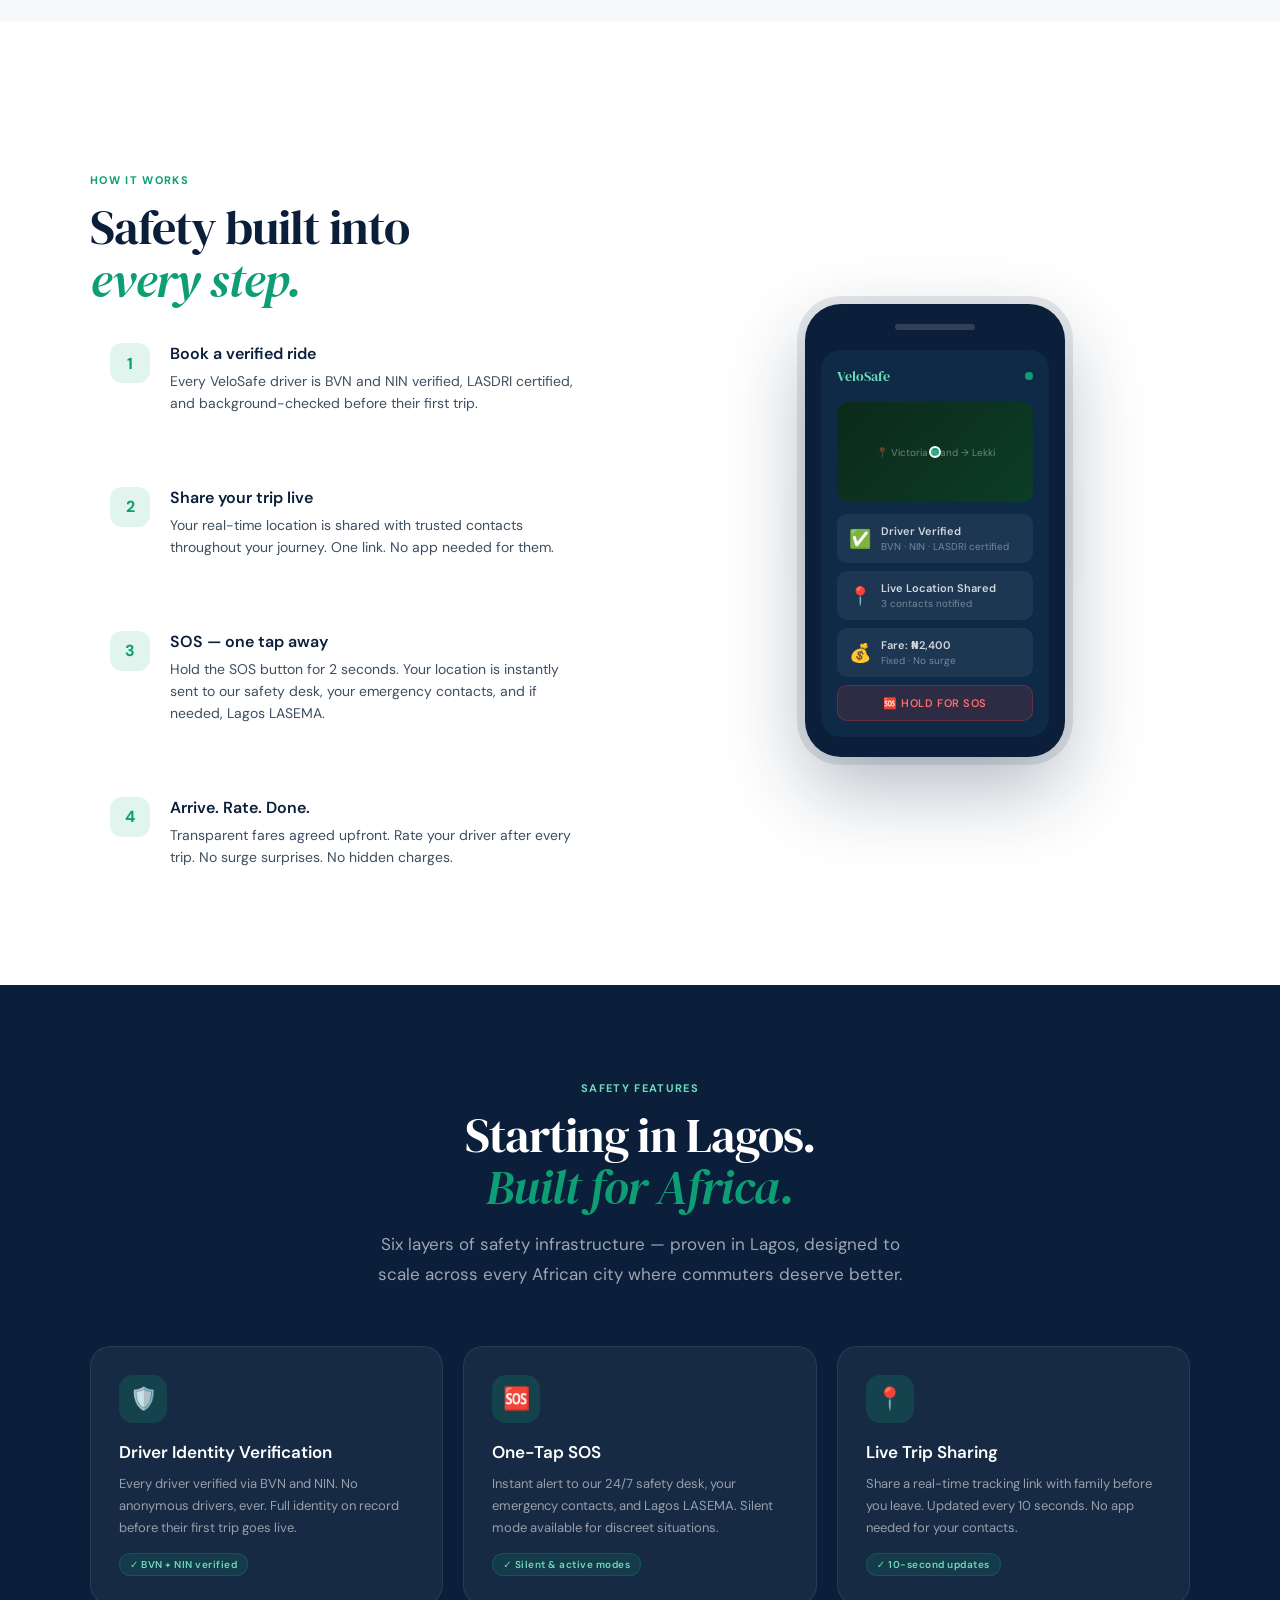
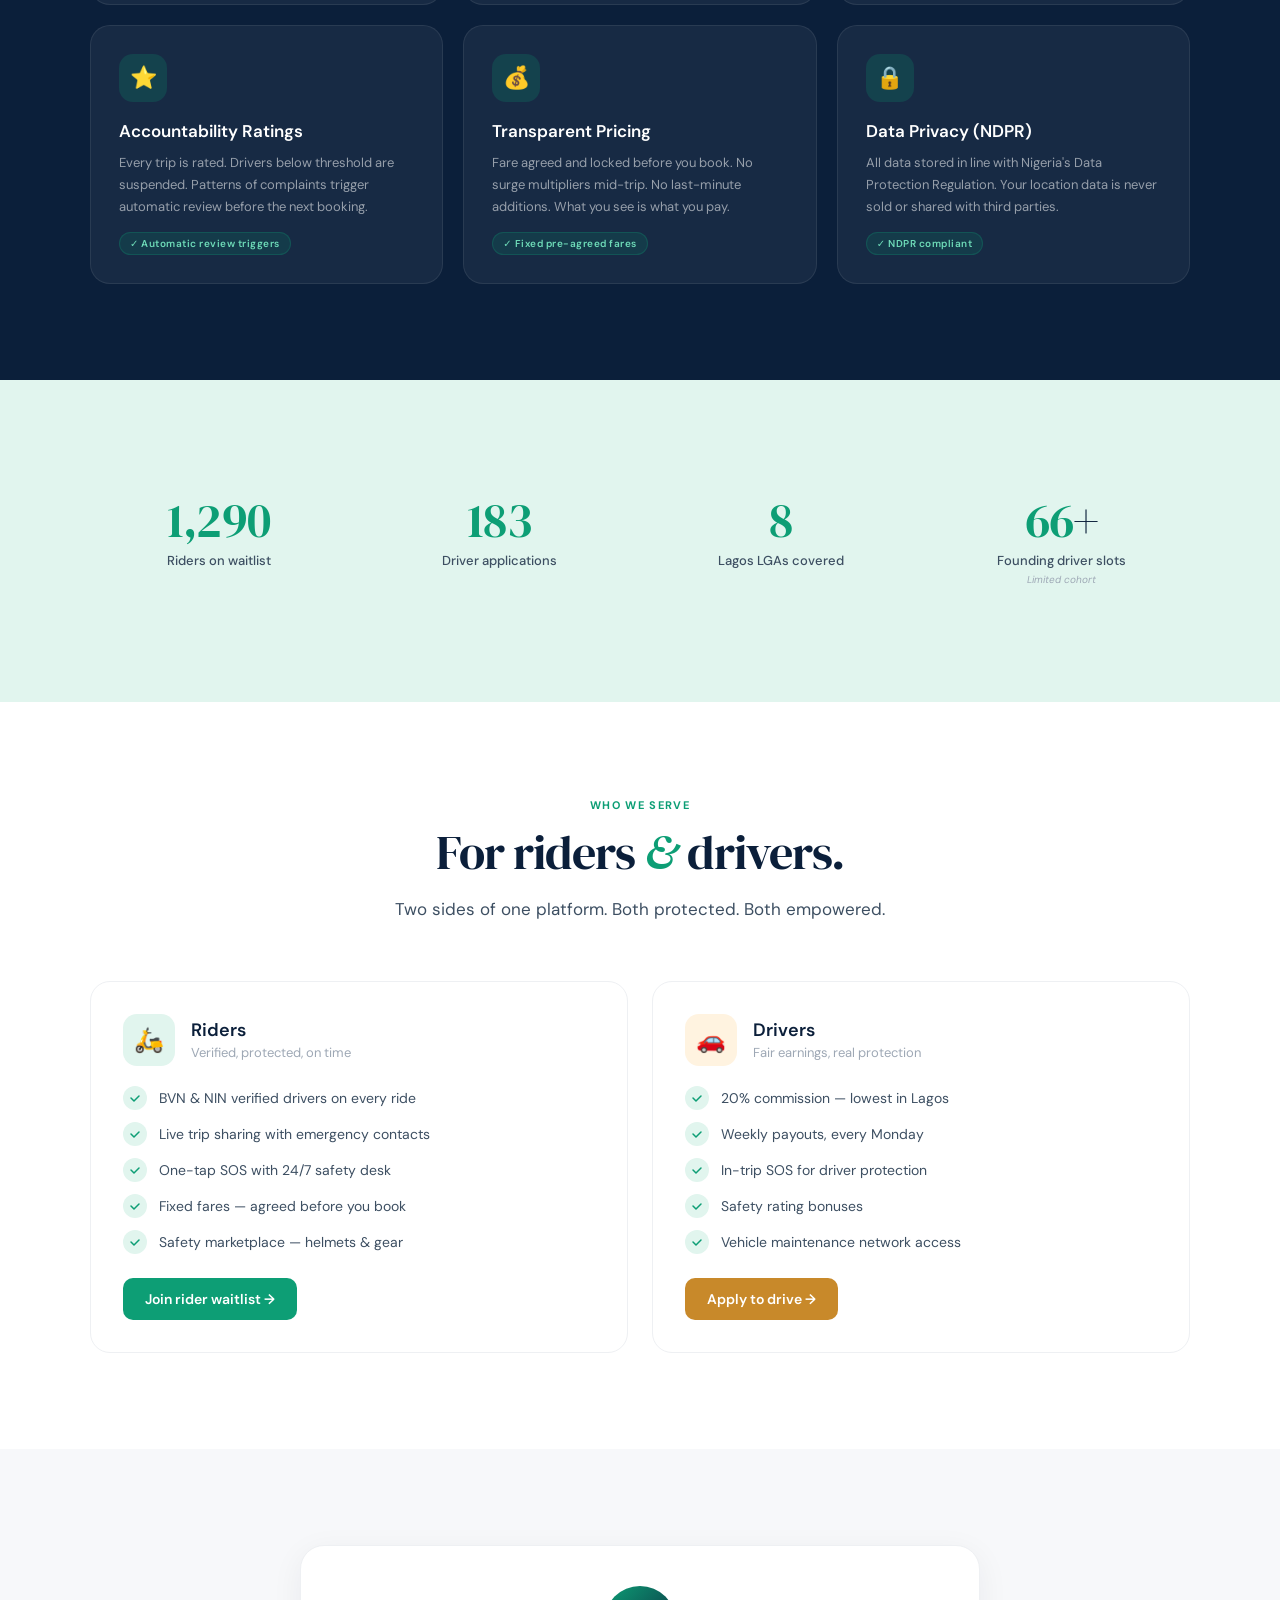
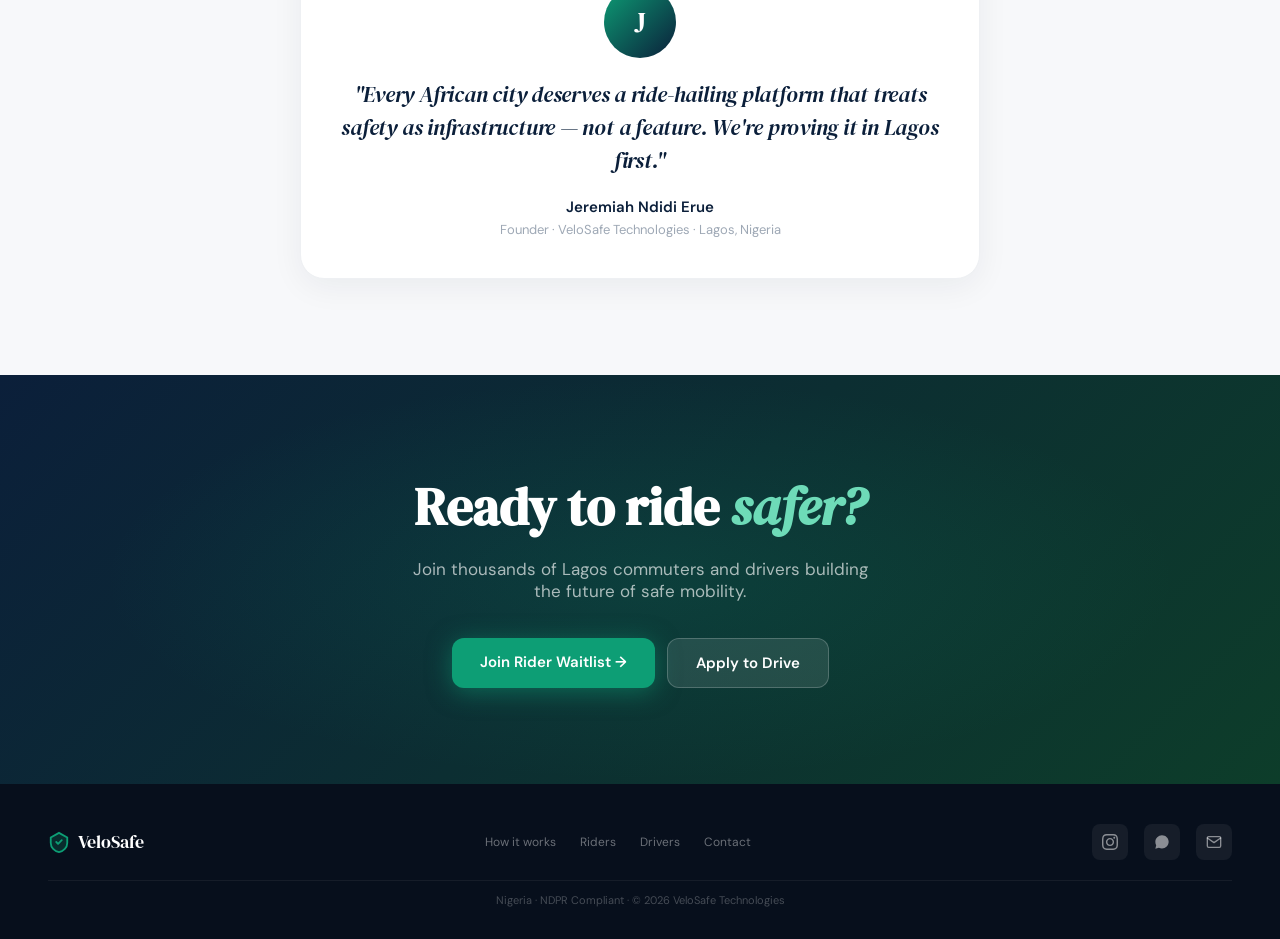
==== commit 6df1c0e6: "Add merchant waitlist page and update nav across all pages - merchants.html: full merchant interest " ====
--- a/waitlist/index.html
+++ b/waitlist/index.html
@@ -903,6 +903,7 @@
       <a href="#how">How it works</a>
       <a href="riders.html">For riders</a>
       <a href="drivers.html">For drivers</a>
+      <a href="merchants.html">For merchants</a>
 
       <div class="nav-contact">
         <button class="nav-contact-btn" id="contact-toggle">Contact ▾</button>
